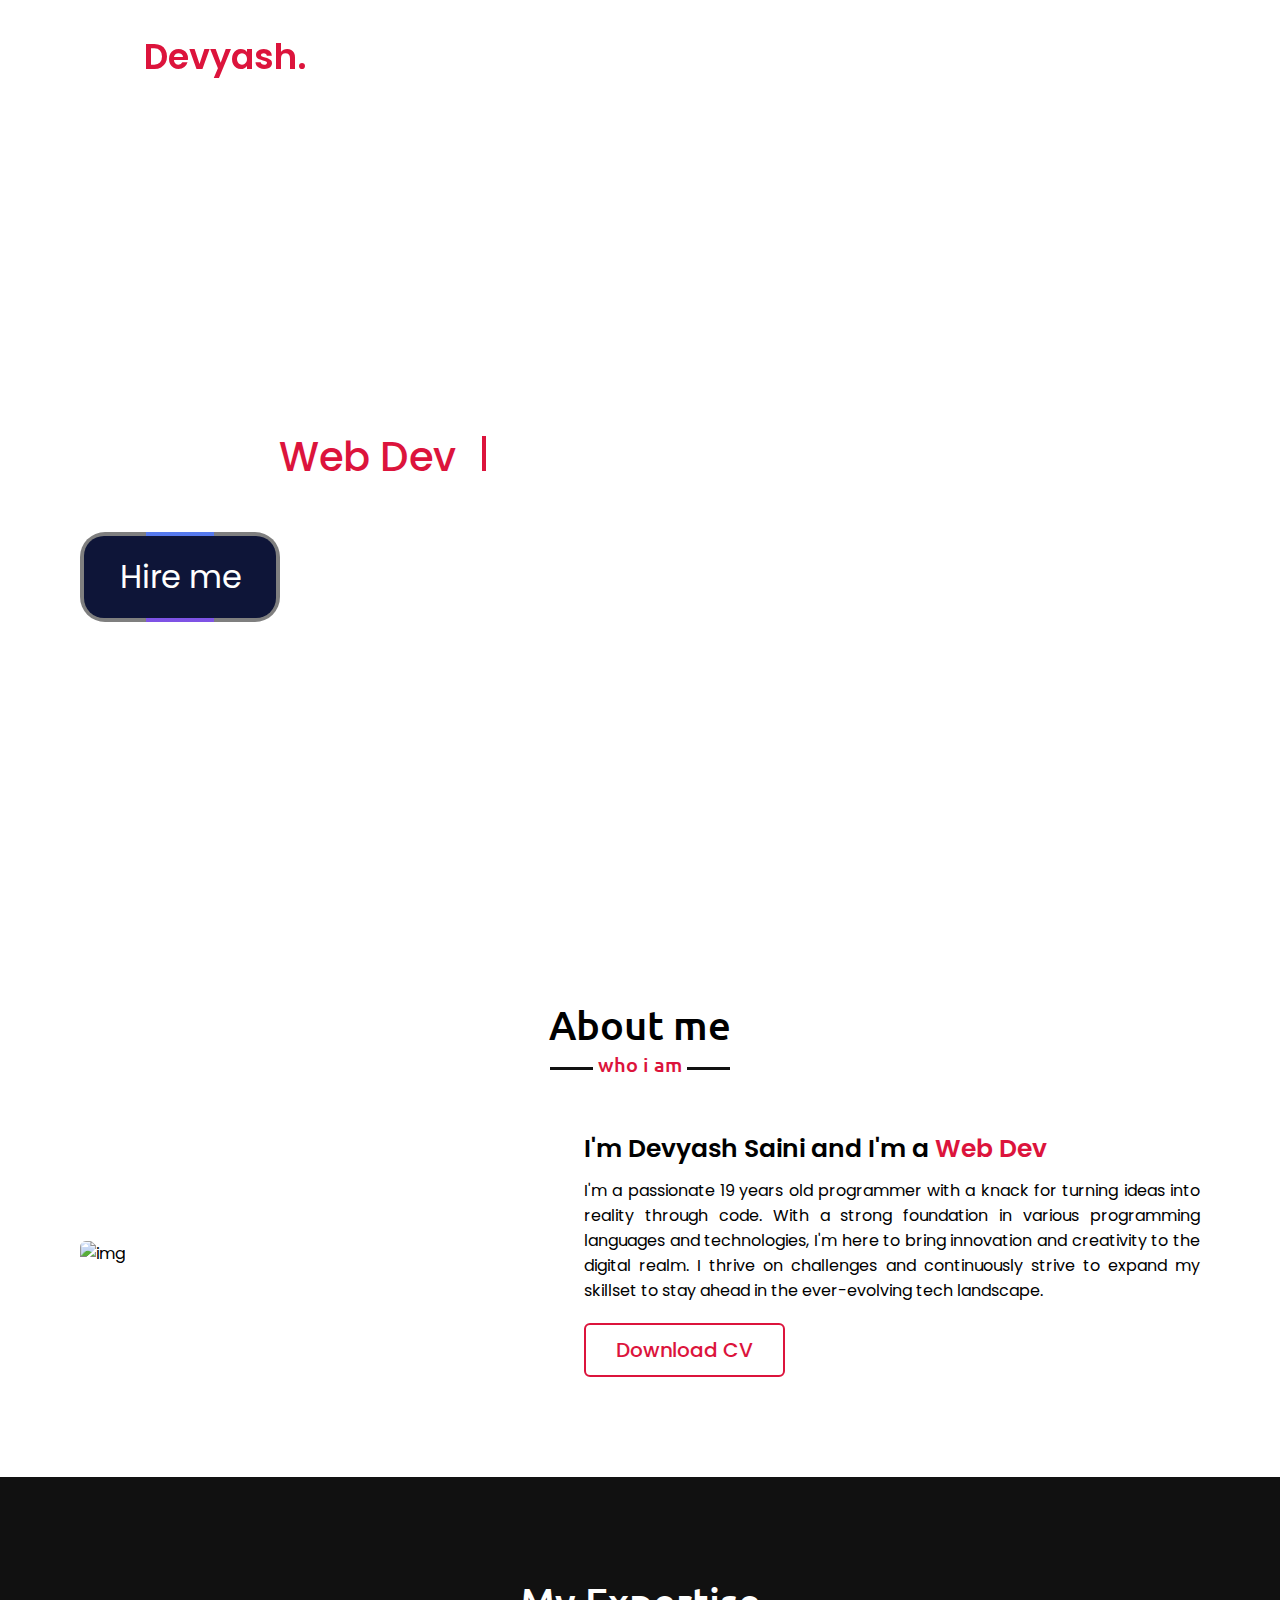
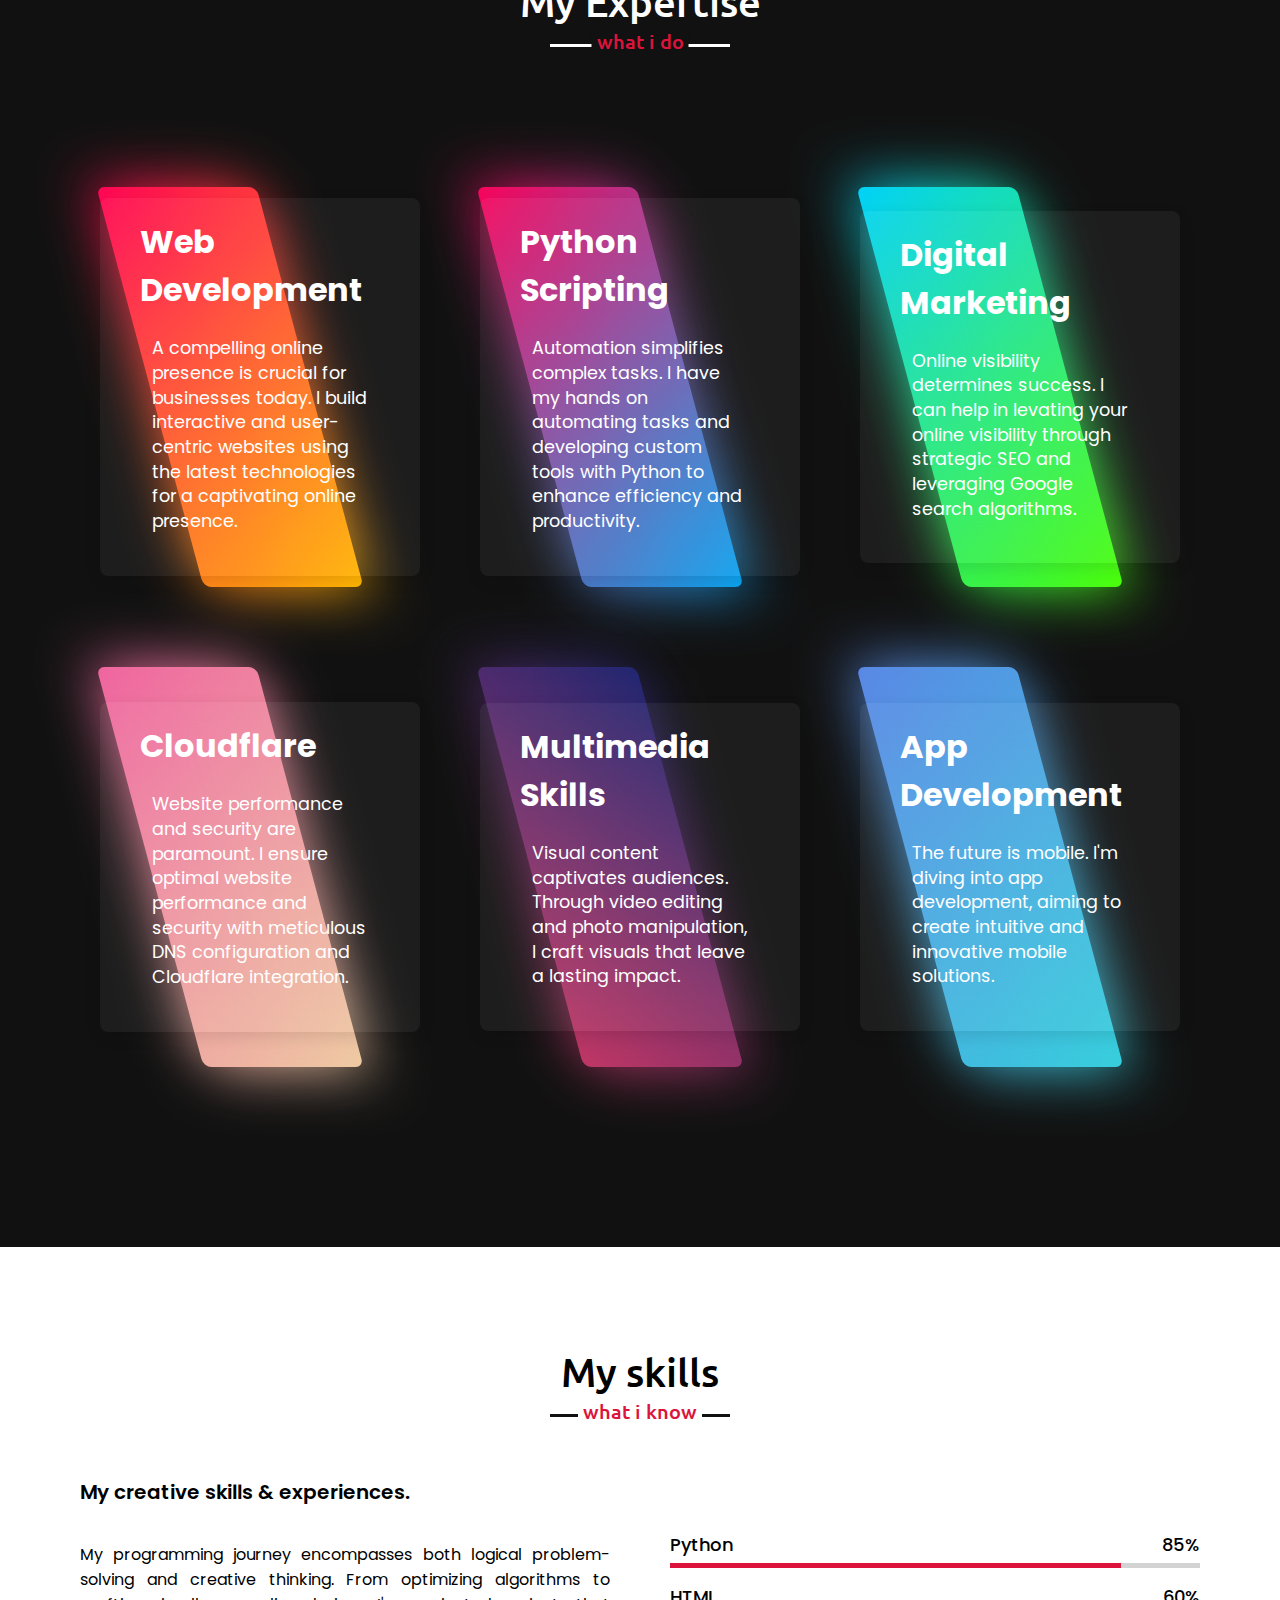
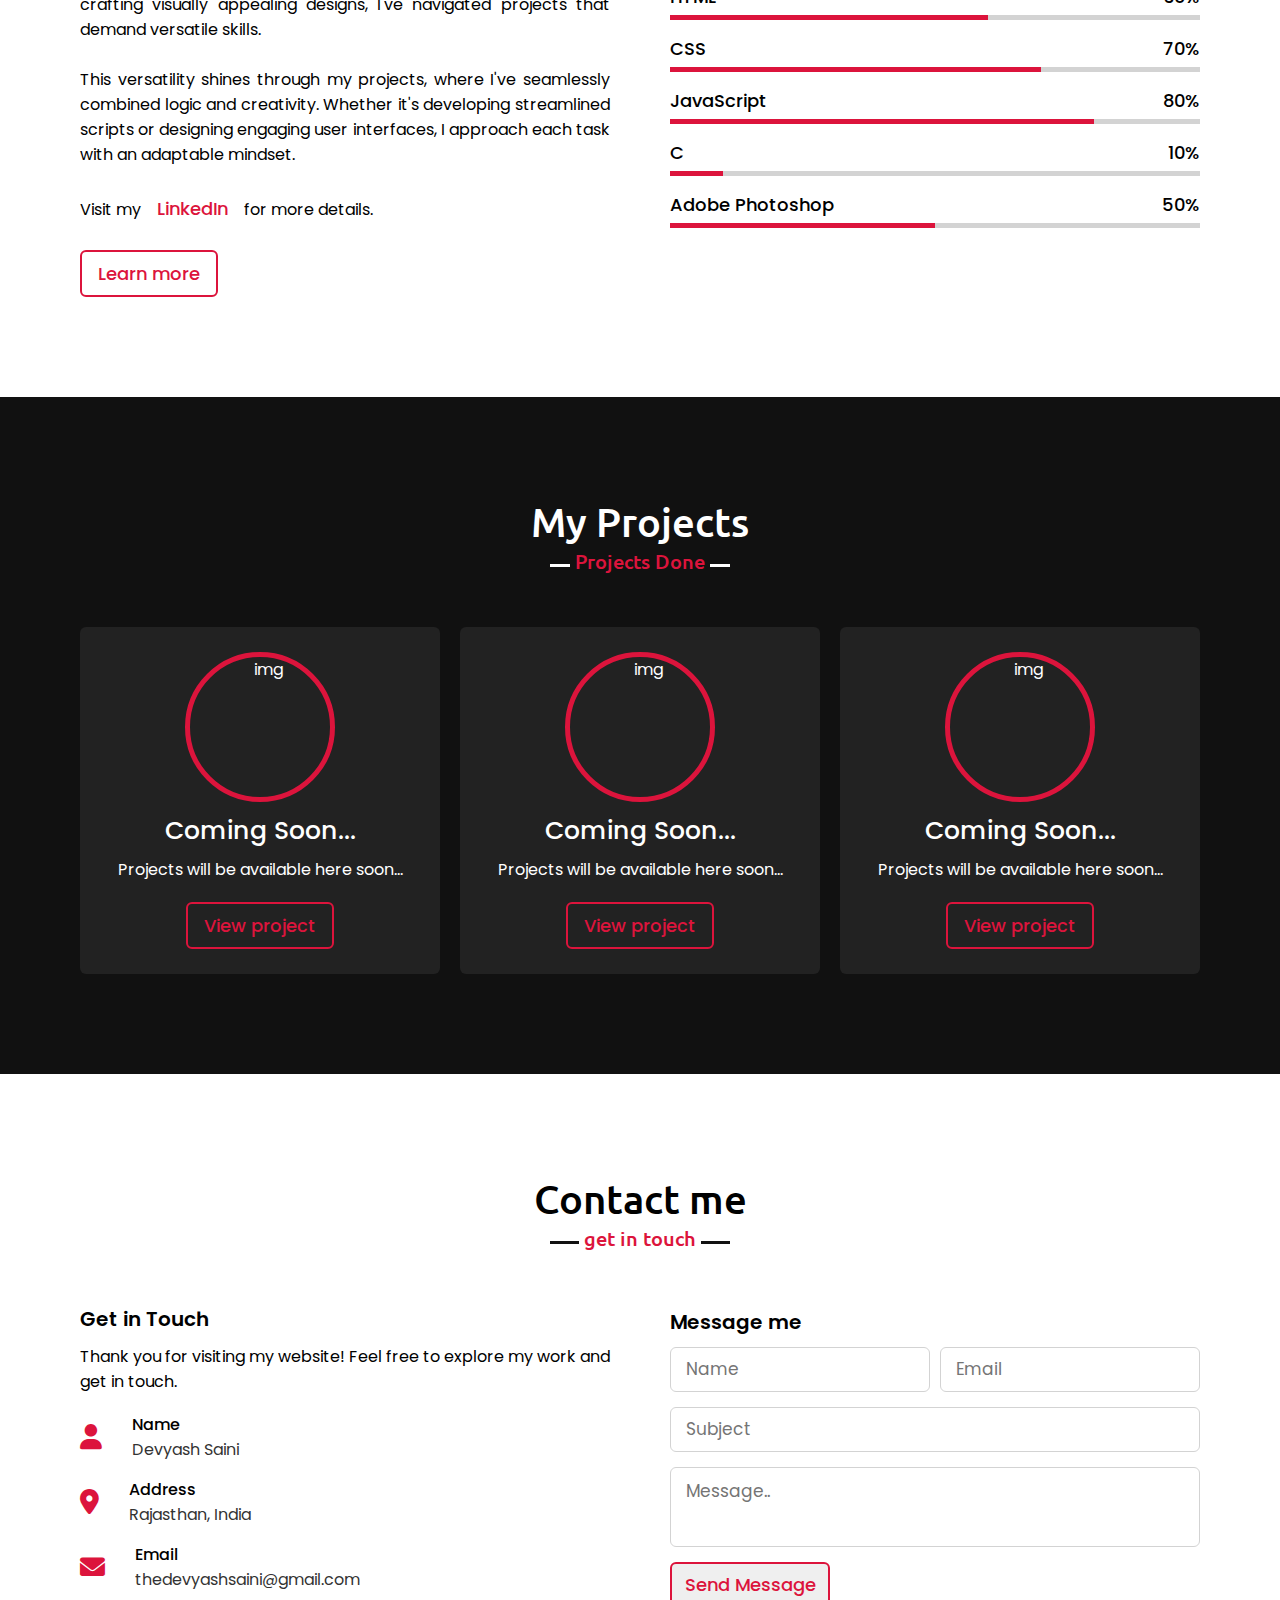
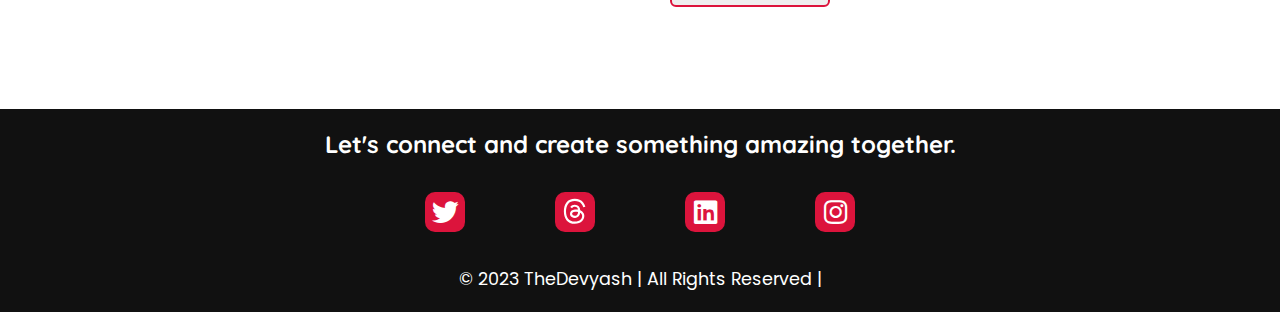
==== index.html @ 9427a731 "complete" ====
<!DOCTYPE html>
<html>
<head>
  <meta name="google-site-verification" content="n3_htcL7NEiWi68a97z0eNsguNmHQHkxp4MQ1Lk3nZY" />
  <meta charset="utf-8">
  <meta name="viewport" content="width=device-width">
  <meta name="robots" content= "nofollow">
  <title>TheDevyash || Portfolio</title>
  <meta name="author" content="John Doe">
  <script src="https://www.google.com/recaptcha/api.js" async defer></script>
  <link href="style.css" rel="stylesheet" type="text/css" />
  <script src="https://code.jquery.com/jquery-3.5.1.min.js"></script>
  <script src="https://cdnjs.cloudflare.com/ajax/libs/typed.js/2.0.11/typed.min.js"></script>
  <script src="https://cdnjs.cloudflare.com/ajax/libs/waypoints/4.0.1/jquery.waypoints.min.js"></script>
  <script src="https://cdnjs.cloudflare.com/ajax/libs/OwlCarousel2/2.3.4/owl.carousel.min.js"></script>
  <link rel="stylesheet" href="https://cdnjs.cloudflare.com/ajax/libs/font-awesome/5.15.3/css/all.min.css" />
  <link rel="stylesheet" href="https://cdnjs.cloudflare.com/ajax/libs/OwlCarousel2/2.3.4/assets/owl.carousel.min.css" />
  <link rel="stylesheet" href="https://cdnjs.cloudflare.com/ajax/libs/font-awesome/6.0.0/css/all.min.css"
    integrity="sha512-9usAa10IRO0HhonpyAIVpjrylPvoDwiPUiKdWk5t3PyolY1cOd4DSE0Ga+ri4AuTroPR5aQvXU9xC6qOPnzFeg=="
    crossorigin="anonymous" referrerpolicy="no-referrer">
  <meta property="og:url" content="thedevyashsaini.github.io">
  <meta property="og:type" content="website">
  <meta property="og:title" content="Devyash Saini">
  <meta property="og:description" content="The Devyash Saini Portfolio Website...">
  <meta property="og:image" content="https://i.ibb.co/QQChBgG/image.png">
  <!-- <meta property="og:image:width" content="1080"> -->
  <meta name="keywords" content="devyash, devyash saini, thedevyash, thedevyashsaini, the devyash, the devyash saini, Devyash Saini, web development, web design, portfolio, website, education, skills, expertise, experience, work history, achievements, qualifications, training, certifications, projects, design philosophy, coding practices, software development techniques, web development tools, design inspiration, web development process, design approach, coding standards, programming languages, web design trends, web development solutions, client testimonials, success stories, website design, website development, website maintenance, website optimization, website customization, website redesign, website updates, website hosting, website security">
  <link rel="apple-touch-icon" sizes="180x180" href="/apple-touch-icon.png">
  <link rel="icon" type="image/png" sizes="32x32" href="/favicon-32x32.png">
  <link rel="icon" type="image/png" sizes="16x16" href="/favicon-16x16.png">
  <link rel="manifest" href="/site.webmanifest">
  <style>
   .grecaptcha-badge {
      width: 70px !important;
      overflow: hidden !important;
      transition: all 0.3s ease !important;
      left: 0 !important;
      z-index: -1;
    }
  
    .grecaptcha-badge:hover {
      width: 256px !important;
    }
  </style>
</head>

<body>
  <script>
    function getCookieValue(cookieName) {
      const cookies = document.cookie.split("; ");
      for (const cookie of cookies) {
        const [name, value] = cookie.split("=");
        if (name === cookieName) {
          return value;
        }
      }
      return false; // Cookie not found
    }

    if(window.innerWidth <= 565 && getCookieValue("mobileVisitedd") !== "true") {
      const farFuture = new Date("2100-12-31");
      document.cookie = `mobileVisitedd=true; expires=${farFuture.toUTCString()}`;
      window.location = "/m/?redirectBack";
    }
  </script>
  <div id="gradiant" hidden></div>
  <div id="preogressbar" hidden></div>

  <!-- pre loader  -->
  <div id="preloader"></div>
  <nav class="navbar">
    <div class="max-width">
      <div class="logo"><a href="#">The<span>Devyash.</span></a></div>
      <ul class="menu" style="z-index:999;">
        <li><a href="#home" onclick="moveElem(this)" class="menu-btn">Home</a></li>
        <li><a href="#about" onclick="moveElem(this)" class="menu-btn">About</a></li>
        <li><a href="#expertise" onclick="moveElem(this)" class="menu-btn">Expertise</a></li>
        <li><a href="#skills" onclick="moveElem(this)" class="menu-btn">Skills</a></li>
        <li><a href="#projects" onclick="moveElem(this)" class="menu-btn">Projects</a></li>
        <li><a href="#contact" onclick="moveElem(this)" class="menu-btn">Contact</a></li>
        <div class="bar">
      </ul>
      <div class="menu-btn">
        <i class="fas fa-bars"></i>
      </div>
    </div>
  </nav>

  <!-- home section start -->
  <section class="home" id="home">
    <div class="max-width">
      <div class="home-content">
        <div class="text-1">Hello, my name is</div>
        <div class="text-2">Devyash Saini</div>
        <div class="text-3">And I'm a <span class="typing"></span>
          <div class="cursor"></div>
        </div>
        <div class="classbox">
          <a href="#contact">Hire me</a>
        </div>
      </div>
    </div>
  </section>

  <!-- about section start -->
  <section class="about" id="about">
    <div class="max-width">
      <h2 class="title">About me</h2>
      <div class="about-content">
        <div class="column left">
          <img src="https://i.ibb.co/QQChBgG/image.png" alt="img">
        </div>
        <div class="column right">
          <div class="text">I'm Devyash Saini and I'm a <span class="typing-2"></span></div>
          <p> I'm a passionate 19 years old programmer with a knack for turning ideas into reality through code. With a
            strong foundation in various programming languages and technologies, I'm here to bring innovation and
            creativity to the digital realm. I thrive on challenges and continuously strive to expand my skillset to
            stay ahead in the ever-evolving tech landscape.

          </p>
          <a href="#about" UseThis='download="#"' onclick="alert('Resume will be available soon...');">Download CV</a>
        </div>
      </div>
    </div>
  </section>

  <!-- services section start -->
  <section class="services" id="expertise">
    <div class="max-width">
      <h2 class="title">My Expertise</h2>
      <div class="serv-content">
      </div>
    </div>
    <div class="container">
      <div class="box">
        <span id="first"> </span>
        <div class="content">
          <h2>Web Development</h2>
          <p>A compelling online presence is crucial for businesses today. I build interactive and user-centric websites
            using the latest technologies for a captivating online presence.</p>
        </div>
      </div>
      <div class="box">
        <span id="second"></span>
        <div class="content">
          <h2>Python Scripting</h2>
          <p>Automation simplifies complex tasks. I have my hands on automating tasks and developing custom tools with
            Python to enhance efficiency and productivity.</p>
        </div>
      </div>
      <div class="box">
        <span id="third"></span>
        <div class="content">
          <h2>Digital Marketing</h2>
          <p>Online visibility determines success. I can help in levating your online visibility through strategic SEO
            and leveraging Google search algorithms.</p>
        </div>
      </div>
      <div class="box">
        <span id="fourth"></span>
        <div class="content">
          <h2>Cloudflare</h2>
          <p>Website performance and security are paramount. I ensure optimal website performance and security with
            meticulous DNS configuration and Cloudflare integration.</p>
        </div>
      </div>
      <div class="box">
        <span id="fifth"></span>
        <div class="content">
          <h2>Multimedia Skills</h2>
          <p>Visual content captivates audiences. Through video editing and photo manipulation, I craft visuals that
            leave a lasting impact.</p>
        </div>
      </div>
      <div class="box">
        <span id="sixth"></span>
        <div class="content">
          <h2>App Development</h2>
          <p>The future is mobile. I'm diving into app development, aiming to create intuitive and innovative mobile
            solutions.</p>
        </div>
      </div>
    </div>
  </section>

  <!-- skills section start -->
  <section class="skills" id="skills">
    <div class="max-width">
      <h2 class="title">My skills</h2>
      <div class="skills-content">
        <div class="column left">
          <div class="text">My creative skills & experiences.</div>
          <p><br>My programming journey encompasses both logical problem-solving and creative thinking. From optimizing
            algorithms to crafting visually appealing designs, I've navigated projects that demand versatile skills.
            <br><br>
            This versatility shines through my projects, where I've seamlessly combined logic and creativity. Whether
            it's developing streamlined scripts or designing engaging user interfaces, I approach each task with an
            adaptable mindset.
            <br>
            Visit my<a href="https://in.linkedin.com/in/TheDevyashSaini" target="-blank" id="link">LinkedIn</a>for more
            details.

          </p>
          <a href="#contact">Learn more</a>
        </div>
        <div class="column right">
          <div class="bars">
            <div class="info">
              <span>Python</span>
              <span>85%</span>
            </div>
            <div class="line python"></div>
          </div>
          <div class="bars">
            <div class="info">
              <span>HTML</span>
              <span>60%</span>
            </div>
            <div class="line html"></div>
          </div>
          <div class="bars">
            <div class="info">
              <span>CSS</span>
              <span>70%</span>
            </div>
            <div class="line css"></div>
          </div>
          <div class="bars">
            <div class="info">
              <span>JavaScript</span>
              <span>80%</span>
            </div>
            <div class="line js"></div>
          </div>
          <div class="bars">
            <div class="info">
              <span>C</span>
              <span>10%</span>
            </div>
            <div class="line C"></div>
          </div>
          <div class="bars">
            <div class="info">
              <span>Adobe Photoshop</span>
              <span>50%</span>
            </div>
            <div class="line photoshop"></div>
          </div>
        </div>
      </div>
    </div>
  </section>

  <!-- project section start -->
  <section class="teams" id="projects">
    <div class="max-width">
      <h2 class="title">My Projects</h2>
      <div class="carousel owl-carousel">
        <!-- <div class="card">
          <div class="box">
            <img src="https://i.ibb.co/v1K9Y7Y/image-1.png" alt="img">
            <div class="text">Sudoku Solver</div>
            <p>My first logic based project which completes sudoku puzzle.</p>
            <a href="https://thedevyashsaini.github.io/projects/sudoku" class="project" target="_blank">View Project</a>
          </div>
        </div> -->
        <!-- NEW_PROJECT_PLACEHOLDER -->
        <div class="card">
          <div class="box">
            <img src="https://i.ibb.co/1M2G3hV/ezgif-5-1f7e1e81f8.jpg" alt="img">
            <div class="text">Coming Soon...</div>
            <p>Projects will be available here soon...</p>
            <a href="#projects" class="project" target="_blank">View project</a>
          </div>
        </div>
      </div>
    </div>
  </section>

  <!-- contact section start -->
  <section class="contact" id="contact">
    <div class="max-width">
      <h2 class="title">Contact me</h2>
      <div class="contact-content">
        <div class="column left">
          <div class="text">Get in Touch</div>
          <p>Thank you for visiting my website! Feel free to explore my work and get in touch.</p>
          <div class="icons">
            <div class="row">
              <i class="fas fa-user"></i>
              <div class="info">
                <div class="head">Name</div>
                <div class="sub-title">Devyash Saini</div>
              </div>
            </div>
            <div class="row">
              <i class="fas fa-map-marker-alt"></i>
              <div class="info">
                <div class="head">Address</div>
                <div class="sub-title">Rajasthan, India</div>
              </div>
            </div>
            <div class="row">
              <i class="fas fa-envelope"></i>
              <div class="info">
                <div class="head">Email</div>
                <div class="sub-title">thedevyashsaini@gmail.com</div>
              </div>
            </div>
          </div>
        </div>
        <div class="column right">
          <div class="text">Message me</div>
          <form action="https://formspree.io/f/myyqebgv" id="contactForm" method="POST">
            <div class="fields">
              <div class="field name">
                <input type="text" placeholder="Name" name="name">
              </div>
              <div class="field email">
                <input type="email" placeholder="Email" name="email">
              </div>
            </div>
            <div class="field">
              <input type="text" placeholder="Subject" name="subject">
            </div>
            <div class="field textarea">
              <textarea cols="30" rows="10" placeholder="Message.." name="message"></textarea>
            </div>
            <div class="text" id="formErr" style="color:crimson;font-size:15px;text-align:center;"></div>
            <div class="button-area">
              <button class="g-recaptcha" id="captchaBtn" data-sitekey="6LfKWaUnAAAAAJjemp4YsEUe5UAKYEvc5TdiCW_H" data-callback="onSubmit">Send Message</button>
            </div>
          </form>
        </div>

      </div>
    </div>
  </section>

  <div class="scroll-up-btn"><i class="fa fa-arrow-up" aria-hidden="true"></i></div>

  <!-- footer section start -->

  <footer>
    <h2>Let's connect and create something amazing together.</h2>
    <ul id="media">
      <!-- Twitter  -->
      <li style="--clr:#4506f0;">
        <a href="https://twitter.com/TheDevyashSaini" target="-blank"><i class="fa-brands fa-twitter"
            style="width: 40px; height: 40px; line-height: 40px; text-align: center; background-color: #dc143c; border-radius: 10px; color: #fff; font-size: smaller;"></i></a>
      </li>
      <!-- threads  -->
      <li style="--clr:#0011ff;">
        <a href="https://www.threads.net/@thedevyashsaini" target="-blank"><i class="fa-brands fa-threads"
            style="width: 40px; height: 40px; line-height: 40px; text-align: center; background-color: #dc143c; border-radius: 10px; color: #fff; font-size: smaller;"><svg xmlns="http://www.w3.org/2000/svg" height="1em" viewBox="0 0 448 512" style="transform: translateY(3px);"><!--! Font Awesome Free 6.4.2 by @fontawesome - https://fontawesome.com License - https://fontawesome.com/license (Commercial License) Copyright 2023 Fonticons, Inc. --><style>svg{fill:#ffffff}</style><path d="M331.5 235.7c2.2 .9 4.2 1.9 6.3 2.8c29.2 14.1 50.6 35.2 61.8 61.4c15.7 36.5 17.2 95.8-30.3 143.2c-36.2 36.2-80.3 52.5-142.6 53h-.3c-70.2-.5-124.1-24.1-160.4-70.2c-32.3-41-48.9-98.1-49.5-169.6V256v-.2C17 184.3 33.6 127.2 65.9 86.2C102.2 40.1 156.2 16.5 226.4 16h.3c70.3 .5 124.9 24 162.3 69.9c18.4 22.7 32 50 40.6 81.7l-40.4 10.8c-7.1-25.8-17.8-47.8-32.2-65.4c-29.2-35.8-73-54.2-130.5-54.6c-57 .5-100.1 18.8-128.2 54.4C72.1 146.1 58.5 194.3 58 256c.5 61.7 14.1 109.9 40.3 143.3c28 35.6 71.2 53.9 128.2 54.4c51.4-.4 85.4-12.6 113.7-40.9c32.3-32.2 31.7-71.8 21.4-95.9c-6.1-14.2-17.1-26-31.9-34.9c-3.7 26.9-11.8 48.3-24.7 64.8c-17.1 21.8-41.4 33.6-72.7 35.3c-23.6 1.3-46.3-4.4-63.9-16c-20.8-13.8-33-34.8-34.3-59.3c-2.5-48.3 35.7-83 95.2-86.4c21.1-1.2 40.9-.3 59.2 2.8c-2.4-14.8-7.3-26.6-14.6-35.2c-10-11.7-25.6-17.7-46.2-17.8H227c-16.6 0-39 4.6-53.3 26.3l-34.4-23.6c19.2-29.1 50.3-45.1 87.8-45.1h.8c62.6 .4 99.9 39.5 103.7 107.7l-.2 .2zm-156 68.8c1.3 25.1 28.4 36.8 54.6 35.3c25.6-1.4 54.6-11.4 59.5-73.2c-13.2-2.9-27.8-4.4-43.4-4.4c-4.8 0-9.6 .1-14.4 .4c-42.9 2.4-57.2 23.2-56.2 41.8l-.1 .1z"></path></svg></i>
        </a>
      </li>
      <!-- linkedin  -->
      <li style="--clr:#ff0000;">
        <a href="https://in.linkedin.com/in/TheDevyashSaini" target="-blank"><i class="fa-brands fa-linkedin"
            style="width: 40px; height: 40px; line-height: 40px; text-align: center; background-color: #dc143c; border-radius: 10px; color: #fff; font-size: smaller;"></i></a>
      </li>
      <!-- Instagram  -->
      <li style="--clr:#e73f0c;">
        <a href="https://www.instagram.com/TheDevyashSaini" target="-blank"><i class="fa-brands fa-instagram"
            style="width: 40px; height: 40px; line-height: 40px; text-align: center; background-color: #dc143c; border-radius: 10px; color: #fff; font-size: smaller;"></i></a>
      </li>
    </ul>

    <p>&copy; 2023 <a href="/" target="_blank">TheDevyash</a> | All Rights Reserved |</p>
  </footer>

  <script type="module" src="https://unpkg.com/ionicons@5.5.2/dist/ionicons/ionicons.esm.js"></script>
  <script nomodule src="https://unpkg.com/ionicons@5.5.2/dist/ionicons/ionicons.js"></script>
  <script src="script.js"></script>
  <script src="script2.js"></script>
</body>

</html>
---- style.css ----
@import url(https://fonts.googleapis.com/css2?family=Poppins:wght@400;500;600;700&family=Ubuntu:wght@400;500;700&family=Quicksand:wght@400;500;600;700&display=swap);section .title::after,section .title::before{left:50%;transform:translateX(-50%);position:absolute}*,.about,.contact,.services,.skills,.teams,footer{font-family:Poppins,sans-serif}.owl-dots,.scroll-up-btn,footer h2,footer p,section .title{text-align:center}#media li a,footer p a{text-decoration:none;transition:.5s ease-in-out}#gradiant,#preloader,#preogressbar,.navbar,.scroll-up-btn{position:fixed}*{margin:0;padding:0;box-sizing:border-box;text-decoration:none;-webkit-tap-highlight-color:transparent}.scrollLock{overflow-y:hidden}html{scroll-behavior:smooth}body{overflow-x:hidden}::-webkit-scrollbar{width:10px}::-webkit-scrollbar-track{background:#f1f1f1}::-webkit-scrollbar-thumb{background:#888}::-webkit-scrollbar-thumb:hover{background:#555}section{padding:100px 0}.max-width{max-width:1300px;padding:0 80px;margin:auto}.home,.navbar,section .title{font-family:Ubuntu,sans-serif}.about .about-content,.contact .contact-content,.services .serv-content,.skills .skills-content{display:flex;flex-wrap:wrap;align-items:center;justify-content:space-between}section .title{position:relative;font-size:40px;font-weight:500;margin-bottom:60px;padding-bottom:20px}section .title::before{content:"";bottom:0;width:180px;height:3px;background:#111}section .title::after{bottom:-8px;font-size:20px;color:#dc143c;padding:0 5px;background:#fff}.navbar{width:100%;z-index:999;padding:30px 0;transition:.3s}.navbar.sticky{padding:15px 0;background:#dc143c}.navbar .max-width{display:flex;align-items:center;justify-content:space-between}.classbox,.container{justify-content:center;cursor:pointer}.navbar .logo a{color:#fff;font-size:35px;font-weight:600;cursor:pointer}.navbar .logo a span{color:#dc143c;transition:.3s}.navbar.sticky .logo a span{color:#fff}.navbar .menu li{list-style:none;display:inline-block}.navbar .menu li a{display:block;color:#fff;font-size:18px;font-weight:500;margin-left:25px;transition:color .3s}.navbar .menu li a:hover{color:#dc143c;cursor:pointer}.navbar.sticky .menu li a:hover{color:#fff;cursor:pointer}.menu-btn{color:#fff;font-size:23px;cursor:pointer;display:none}.scroll-up-btn{height:60px;width:55px;background:#dc143c;right:30px;bottom:10px;line-height:60px;color:#fff;z-index:9999;font-size:30px;border-radius:6px;border-bottom-width:2px;cursor:pointer;opacity:0;pointer-events:none;transition:.3s}.scroll-up-btn.show{bottom:30px;opacity:1;pointer-events:auto}.scroll-up-btn:hover{filter:brightness(90%)}.home{display:flex;background:url("https://images.pexels.com/photos/4360449/pexels-photo-4360449.jpeg?auto=compress&cs=tinysrgb&w=1260&h=750&dpr=2") center/cover no-repeat fixed;height:100vh;color:#fff;min-height:500px}.home .max-width{width:100%;display:flex}.home .max-width .row{margin-right:0}.home .home-content .text-1{font-size:20px}.home .home-content .text-2{font-size:75px;font-weight:600;margin-left:-3px}.home .home-content .text-3{font-size:40px;margin:5px 0}.home .home-content .text-3 span{color:#dc143c;font-weight:500}.classbox{position:relative;width:200px;height:90px;display:flex;align-items:center;background:rgba(0,0,0,.5);overflow:hidden;border-radius:25px;margin-top:45px}.classbox::before{content:'';position:absolute;width:68px;height:500%;border-radius:0;background:linear-gradient(#0cf,#d400d4);animation:4s linear infinite animate-rotate}.classbox::after{content:'';position:absolute;inset:4px;background:#0e1538;border-radius:20px}@keyframes animate-rotate{0%{transform:rotate(0)}100%{transform:rotate(360deg)}}.classbox a{text-decoration:none;color:#fff;font-size:2em;z-index:10;cursor:pointer}.about .title::after{content:"who i am"}.about .about-content .left{width:45%}.about .about-content .left img{height:400px;width:400px;object-fit:cover;border-radius:6px}.about .about-content .right{width:55%}.about .about-content .right .text{font-size:25px;font-weight:600;margin-bottom:10px}.about .about-content .right .text span{color:#dc143c}.about .about-content .right p,.contact .contact-content .left p,.skills .skills-content .left p{text-align:justify}.about .about-content .right a{display:inline-block;color:#dc143c;font-size:20px;font-weight:500;padding:10px 30px;margin-top:20px;border-radius:6px;border:2px solid #dc143c;transition:.3s ease-in-out}.about .about-content .right a:hover,.right form .button-area button:hover,.skills .skills-content .left a:hover,.teams .carousel .card .box .project:hover{color:#fff;background:#dc143c}.services,.teams{color:#fff;background:#111}.services .title::before,.teams .title::before{background:#fff}.services .title::after,.teams .title::after{background:#111;content:"what i do"}.container .box::after,.container .box::before{content:'';position:absolute;width:50%;height:100%;transform:skewX(15deg);border-radius:8px;transition:.5s;left:50px;top:0;background:#fff}.container{display:flex;align-items:center;flex-wrap:wrap;padding:40px 0;background:#111}.container .box{position:relative;width:320px;height:400px;display:flex;justify-content:center;align-items:center;margin:40px 30px;transition:.5s}.container .box::after{filter:blur(30px)}#media,#media li,#media li a,.container .box .content,footer{position:relative}.container .box:hover:after,.container .box:hover:before{transform:skewX(0);left:20px;width:calc(100% - 90px)}.container .box:first-child:after,.container .box:first-child:before{background:linear-gradient(315deg,#ffbc00,#ff0058)}.container .box:nth-child(2):after,.container .box:nth-child(2):before{background:linear-gradient(315deg,#03a9f4,#ff0058)}.container .box:nth-child(3):after,.container .box:nth-child(3):before{background:linear-gradient(315deg,#4dff03,#00d0ff)}.container .box:nth-child(4):after,.container .box:nth-child(4):before{background:linear-gradient(315deg,#eecda3,#ef629f)}.container .box:nth-child(5):after,.container .box:nth-child(5):before{background:linear-gradient(-315deg,#c33764,#1d2671)}.container .box:nth-child(6):after,.container .box:nth-child(6):before{background:linear-gradient(315deg,#36d1dc,#5b86e5)}.container .box .content{left:0;padding:20px 40px;background:rgba(255,255,255,.05);box-shadow:0 5px 15px rgba(0,0,0,.1);border-radius:8px;backdrop-filter:blur(10ox);z-index:1;transition:.5s;color:#fff}.container .box:hover .content{left:-25px;padding:60px 40px}.container .box .content h2{font-size:2em;color:#fff;margin-bottom:10px}.container .box .content p{font-size:1.1em;margin-bottom:10px;line-height:1.4em;padding:12px}.container .box .content a{display:inline-block;font-size:1.1em;color:#111;background:#fff;padding:10px;border-radius:4px;text-decoration:none;font-weight:700;margin-top:5px}.container .box span::after,.container .box span::before{border-radius:8px;background:rgba(255,255,255,.1);backdrop-filter:blur(10px);opacity:0;box-shadow:0 5px 15px #000;width:100%;height:100%;transition:.5s;content:'';position:absolute}.container .box span{display:block;position:absolute;top:0;left:0;right:0;bottom:0;z-index:50;pointer-events:none}.container .box span::before{top:0;left:0;animation:2s ease-in-out infinite animate}.container .box:hover #first::before{top:-50px;left:50px;width:100px;height:100px;opacity:1;background-position:center;filter:invert(100%)}.container .box:hover #fifth::before,.container .box:hover #fourth::before,.container .box:hover #second::before,.container .box:hover #sixth::before,.container .box:hover #third::before{top:-50px;left:50px;width:100px;height:100px;opacity:1;background-size:100px;background-position:center;filter:invert(100%)}.container .box span::after{bottom:0;right:0;animation:2s ease-in-out -1s infinite animate}.container .box:hover #fifth::after,.container .box:hover #first::after,.container .box:hover #fourth::after,.container .box:hover #second::after,.container .box:hover #sixth::after,.container .box:hover #third::after{bottom:-50px;right:50px;width:100px;height:100px;opacity:1;background-size:100px;background-position:center}@keyframes animate{0%,100%{transform:translateY(10px)}50%{transform:translateY(-10px)}}.skills .title::after{content:"what i know"}.contact .contact-content .column,.skills .skills-content .column{width:calc(50% - 30px)}.contact .contact-content .text,.skills .skills-content .left .text{font-size:20px;font-weight:600;margin-bottom:10px}.skills .skills-content .left a,.teams .carousel .card .box .project{display:inline-block;color:#dc143c;font-size:18px;font-weight:500;padding:8px 16px;margin-top:20px;border-radius:6px;border:2px solid #dc143c;transition:.3s ease-in-out}.skills .skills-content .left p #link{border:none;text-decoration:none;color:#dc143c}.skills .skills-content .left p #link:hover{color:#dc143c;text-decoration:underline;background:0 0}.skills .skills-content .right .bars{margin-bottom:15px}.skills .skills-content .right .info{display:flex;margin-bottom:5px;align-items:center;justify-content:space-between}.skills .skills-content .right span{font-weight:500;font-size:18px}.skills .skills-content .right .line{height:5px;width:100%;background:#d3d3d3;position:relative}.skills .skills-content .right .line::before{content:"";position:absolute;height:100%;left:0;top:0;background:#dc143c}.skills-content .right .html::before{width:60%}.skills-content .right .css::before{width:70%}.skills-content .right .js::before{width:80%}.skills-content .right .python::before{width:85%}.skills-content .right .C::before{width:10%}.skills-content .right .photoshop::before{width:50%}.teams .title::after{content:"Projects Done"}.teams .carousel .card{background:#222;border-radius:6px;padding:25px 35px;text-align:center;overflow:hidden;transition:.3s}.teams .carousel .card .box{display:flex;flex-direction:column;align-items:center;justify-content:center;transition:.3s}.teams .carousel .card .text{font-size:25px;font-weight:500;margin:10px 0 7px}.teams .carousel .card img{height:150px;width:150px;object-fit:cover;border-radius:50%;border:5px solid #dc143c;transition:.3s}.teams .carousel .card:hover img{border-color:#fff}.owl-dots{margin-top:20px}.owl-dot{height:13px;width:13px;margin:0 5px;outline:0!important;border-radius:50%;border:2px solid #dc143c!important;transition:.3s}.owl-dot.active{width:35px;border-radius:14px}.owl-dot.active,.owl-dot:hover{background:#dc143c!important}input,textarea{caret-color:red}.contact .title::after{content:"get in touch"}.contact .contact-content .left .icons{margin:10px 0}.contact .contact-content .row{display:flex;height:65px;align-items:center}.contact .contact-content .row .info{margin-left:30px}.contact .contact-content .row i{font-size:25px;color:#dc143c}.contact .contact-content .info .head{font-weight:500}.contact .contact-content .info .sub-title{color:#333}.contact .right form .fields{display:flex}.contact .right form .field,.contact .right form .fields .field{height:45px;width:100%;margin-bottom:15px}.contact .right form .textarea{height:80px;width:100%}.contact .right form .name{margin-right:10px}.contact .right form .field input,.contact .right form .textarea textarea{height:100%;width:100%;border:1px solid #d3d3d3;border-radius:6px;outline:0;padding:0 15px;font-size:17px;font-family:Poppins,sans-serif;transition:.3s}.contact .right form .field input:focus,.contact .right form .textarea textarea:focus{border-color:#b3b3b3}.contact .right form .textarea textarea{padding-top:10px;resize:none}.contact .right form .button-area{display:flex;align-items:center}.right form .button-area button{color:#dc143c;display:block;width:160px!important;height:45px;outline:0;font-size:18px;font-weight:500;border-radius:6px;cursor:pointer;flex-wrap:nowrap;border:2px solid #dc143c;transition:.3s ease-in-out}footer{width:100%;background:#111;min-height:100px;padding:20px 50px;display:flex;align-items:center;justify-content:center;flex-direction:column}footer h2{margin-bottom:12px;color:#fff;font-family:Quicksand}#media{display:flex;gap:50px}#media li{list-style:none;width:80px;height:80px;display:flex;justify-content:center;align-items:center;cursor:pointer;transition:.5s}#media li a{color:var(--clr);z-index:10;font-size:2em}#media li:hover{z-index:100000;transform:scale(.75);transform:translateY(-10px)}#media li::before{content:'';position:absolute;inset:30px;box-shadow:0 0 0 10px var(--clr),0 0 0 20px var(--bg),0 0 0 22px var(--clr);transition:.5s}#media li:hover::before{inset:0px}#media li::after{content:'';position:absolute;inset:0;background:var(--bg);transform:rotate(45deg)}footer p{color:#fff;margin-top:15px;font-size:1.1em}footer p a{color:#fff;font-size:1em}footer p a:hover{text-decoration:underline;color:#eee;font-size:1.2em;transform:rotateX(10px)}footer .wave{position:absolute;top:-100px;left:0;width:100%;height:100px;background:url("https://ftl.deekshith.eu.org/354310/None?hash=AgADY7") 0 0/1000px 100px}footer .wave#wave1{z-index:1000;opacity:1;bottom:0;animation:4s linear infinite animatewave}footer .wave#wave2{z-index:999;opacity:.5;bottom:10px;animation:4s linear infinite animatewave_02}footer .wave#wave3{z-index:1000;opacity:.2;bottom:15px;animation:3s linear infinite animatewave}footer .wave#wave4{z-index:999;opacity:.7;bottom:20px;animation:3s linear infinite animatewave_02}@keyframes animatewave{0%{background-position-x:1000px}100%{background-position-x:0px}}@keyframes animatewave_02{0%{background-position-x:0px}100%{background-position-x:1000px}}.bar{content:"";display:block;z-index:1;background:#fff0;height:50px;width:11%;position:absolute;bottom:0;top:0;margin:auto;border-radius:10px;opacity:.15;left:60%;transition:1s}#gradiant,.cursor{background:#dc143c}#gradiant{width:100%;bottom:0;left:0;height:5px;z-index:999}#preogressbar{width:100%;bottom:0;right:0;height:5px;z-index:9999;background:#fff}.cursor{display:inline-block;height:35px;width:4px;margin-left:15px;animation:.9s infinite cursor-blink}@keyframes cursor-blink{0%,100%{opacity:0}50%{opacity:1}}#preloader{background:url("/e3a.gif") center/15% no-repeat #fff;filter:invert(100%);height:-webkit-fill-available;width:100%;cursor:pointer;z-index:999999}@media (max-width:1104px){.about .about-content .left img{height:350px;width:350px}}@media (max-width:991px){.max-width{padding:0 50px}}@media (max-width:947px){.menu-btn,.navbar .menu li{display:block}.menu-btn{z-index:999}.menu-btn i.active:before{content:"\f00d"}.navbar .menu{position:fixed;height:100vh;width:100%;left:-100%;top:0;background:#111;text-align:center;padding-top:80px;transition:.3s}.navbar .menu.active{left:0}.navbar .menu li a{display:inline-block;margin:20px 0;font-size:25px}.home .home-content .text-2{font-size:70px}.home .home-content .text-3{font-size:35px}.home .home-content a{font-size:23px;padding:10px 30px}.max-width{max-width:930px}.about .about-content .column{width:100%}.about .about-content .left{display:flex;justify-content:center;margin:0 auto 60px}.about .about-content .right{flex:100%}.services .serv-content .card{width:calc(50% - 10px);margin-bottom:20px}.contact .contact-content .column,.skills .skills-content .column{width:100%;margin-bottom:35px}}@media (max-width:690px){.max-width{padding:0 23px}.home .home-content .text-2{font-size:50px}.home .home-content .text-3{font-size:32px}.home .home-content a{font-size:20px}.classbox{width:153px;height:88px}.services .serv-content .card{width:100%}.cursor{height:30px;width:3px}}@media (max-width:500px){.home .home-content .text-2{font-size:50px}.home .home-content .text-3{font-size:27px}.about .about-content .right .text,.skills .skills-content .left .text{font-size:19px}.contact .right form .fields{flex-direction:column}.contact .right form .email,.contact .right form .name{margin:0}.right form .error-box{width:150px}.scroll-up-btn{right:15px;bottom:15px;height:38px;width:35px;font-size:23px;line-height:45px}.cursor{height:25px;width:2px}}
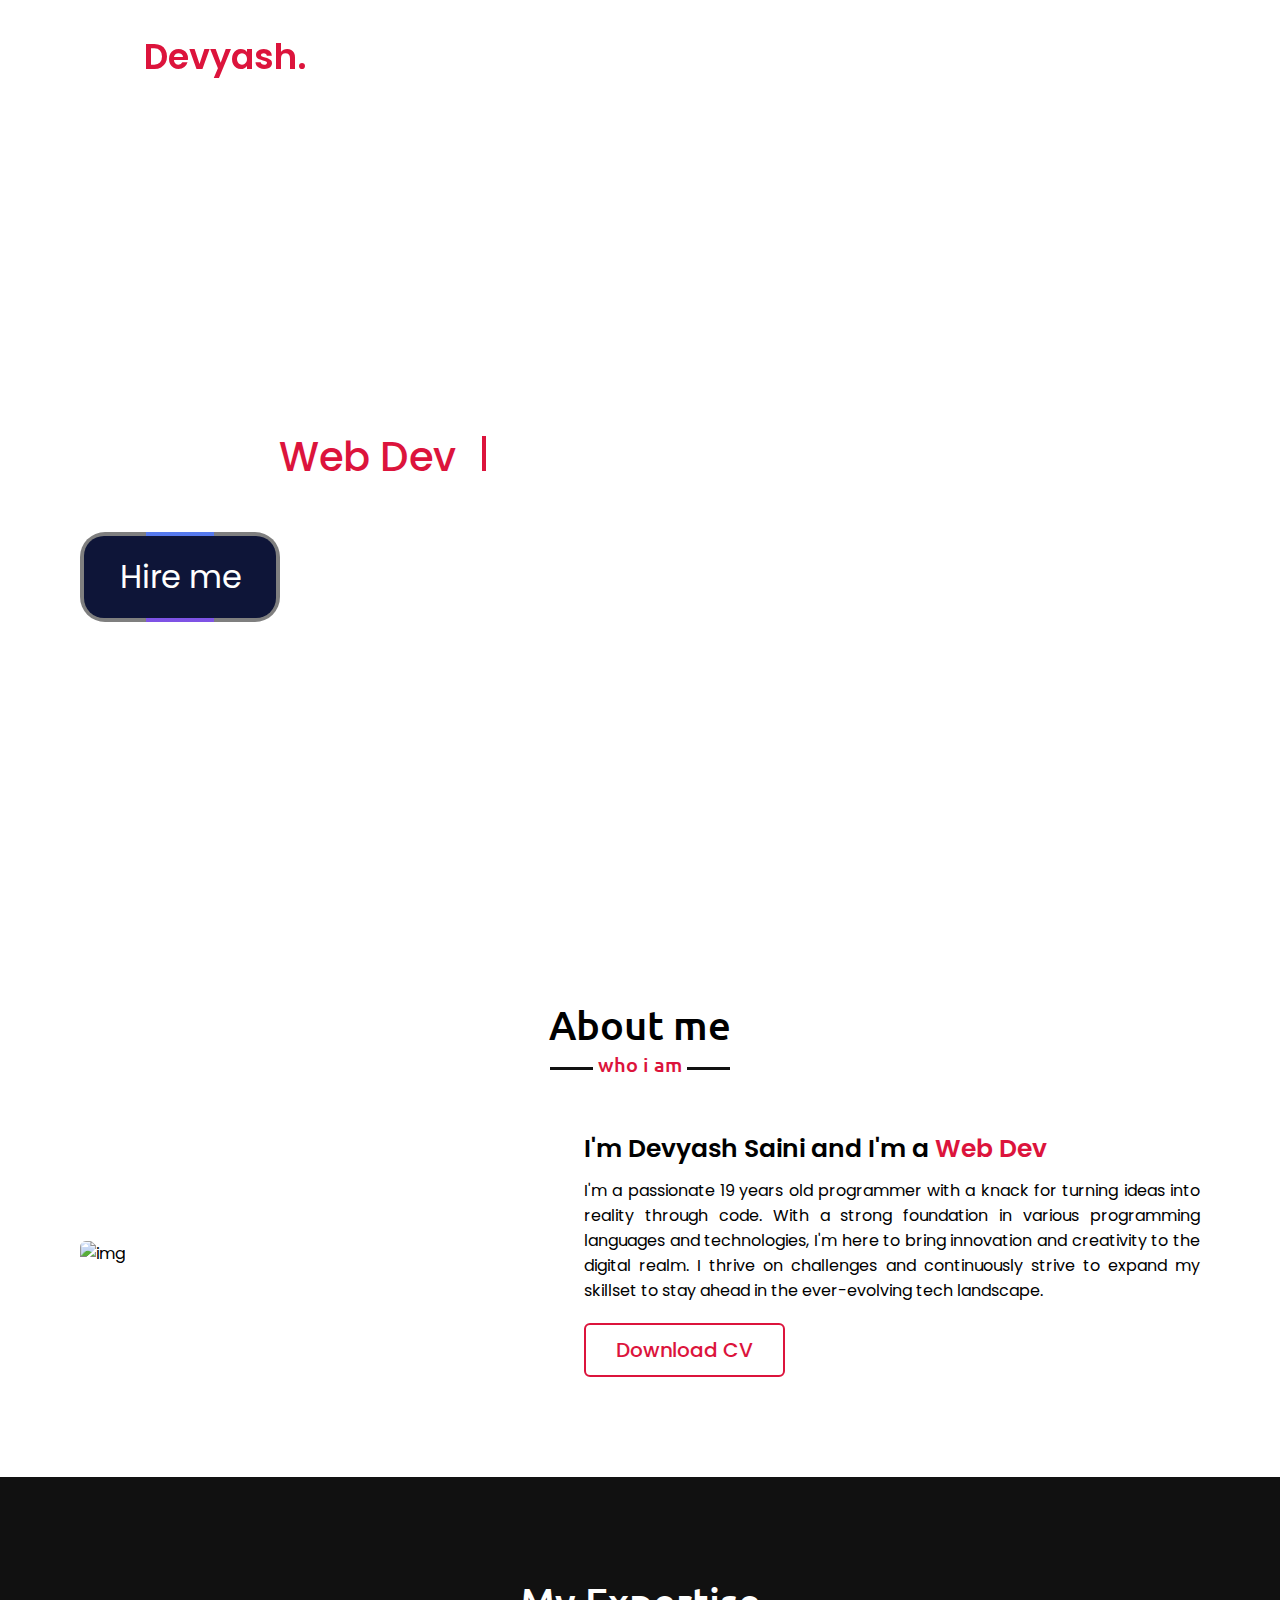
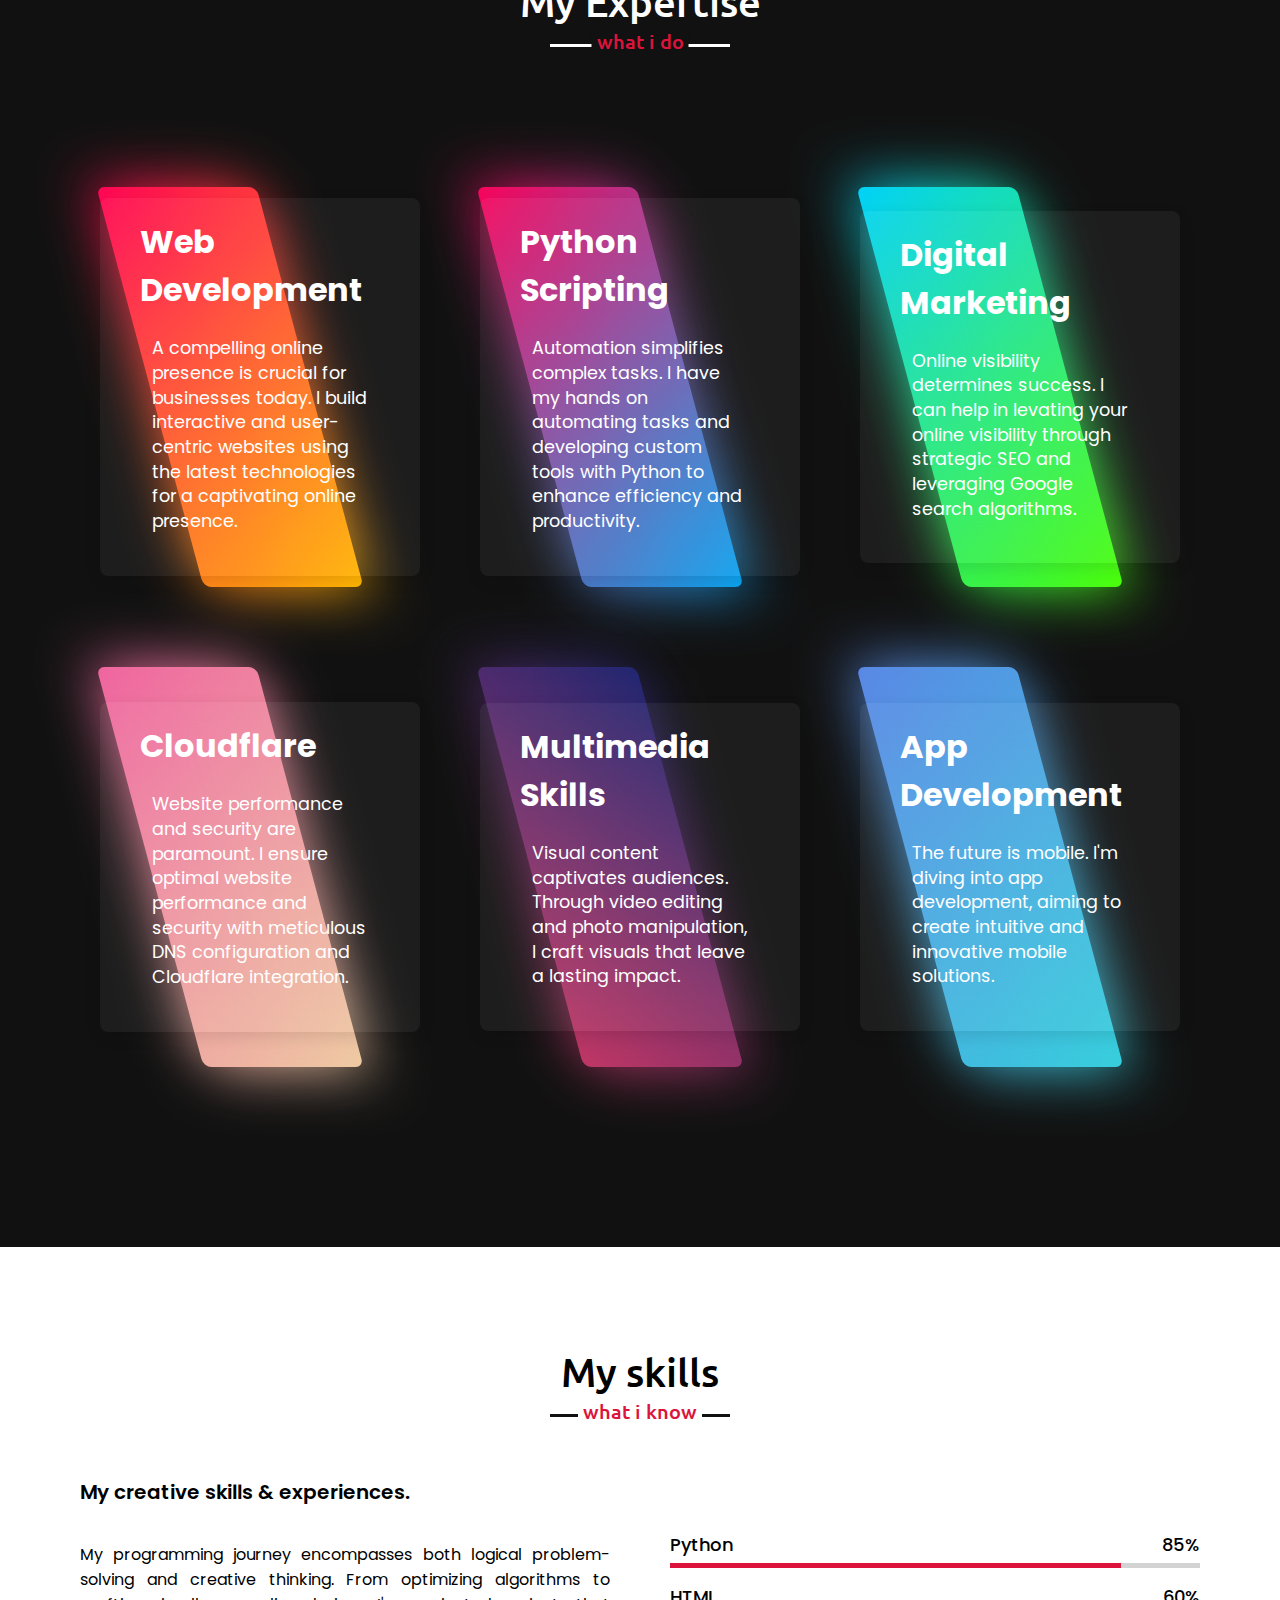
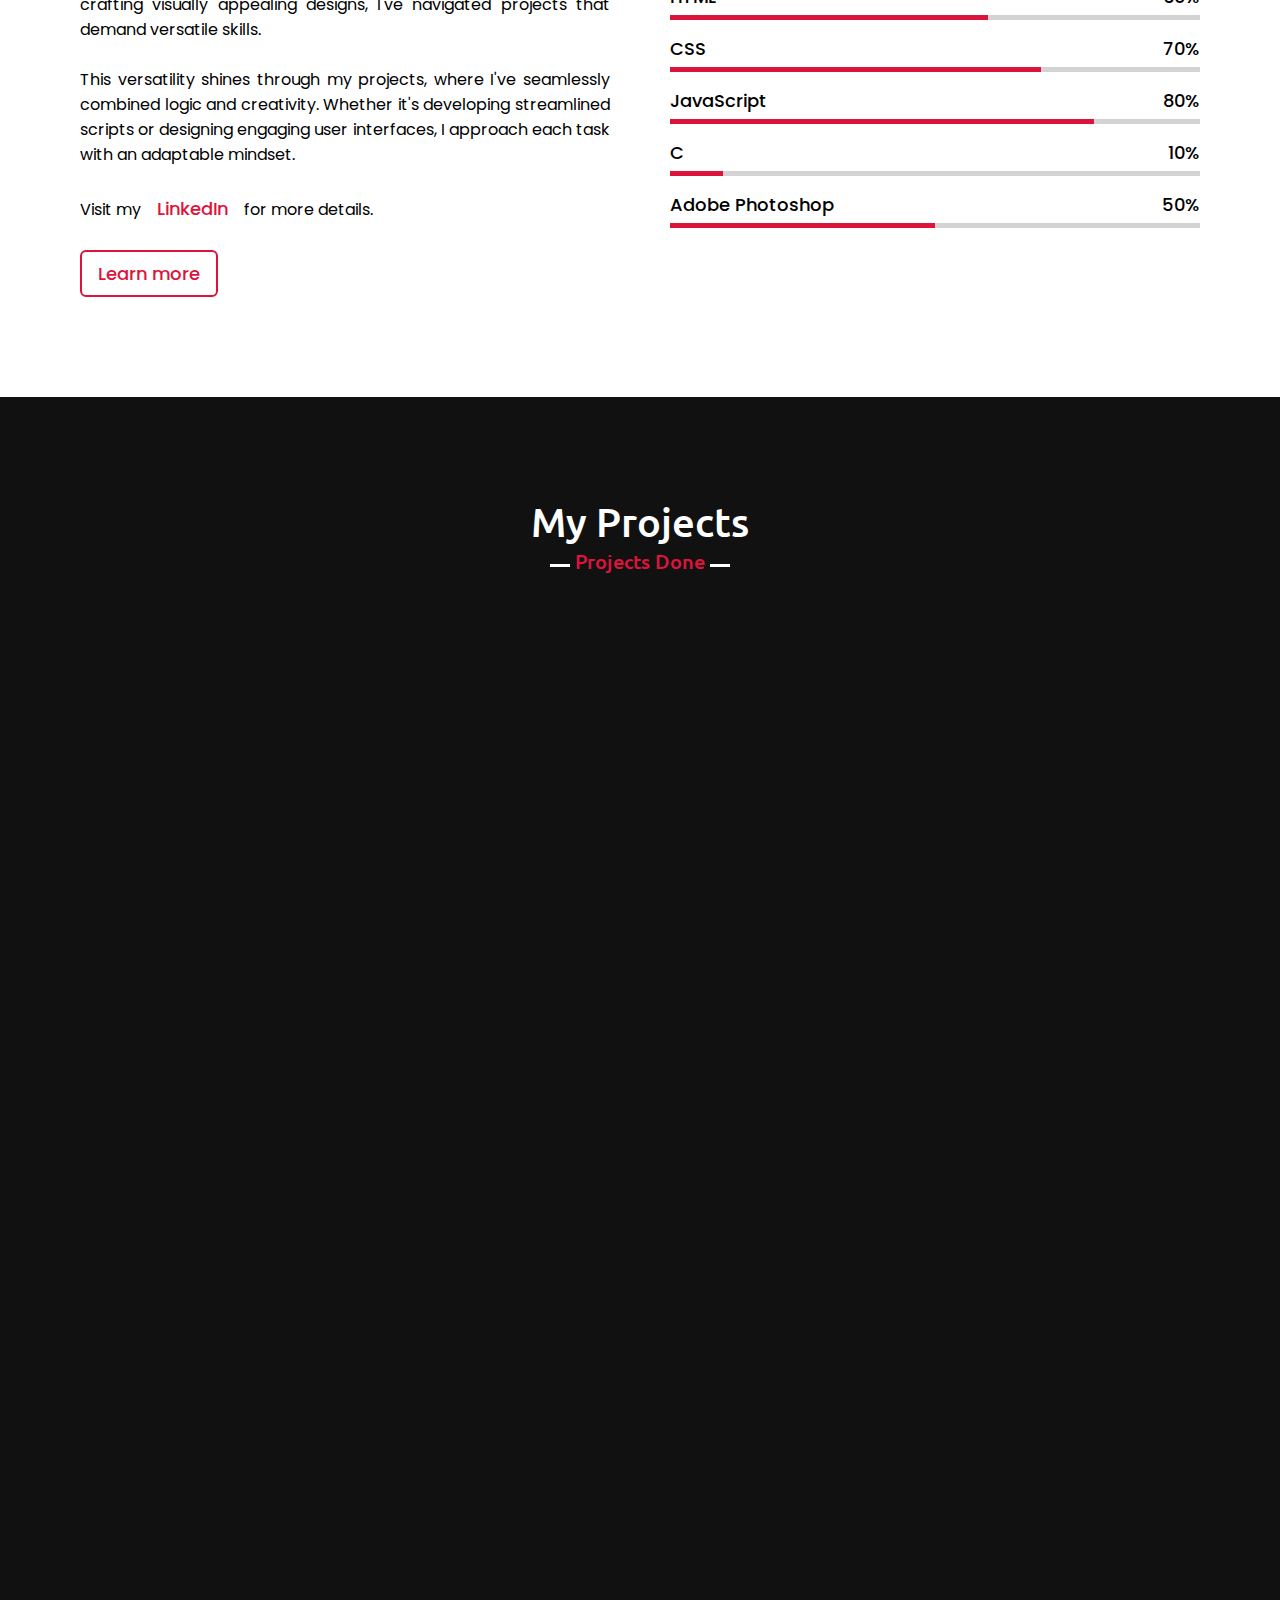
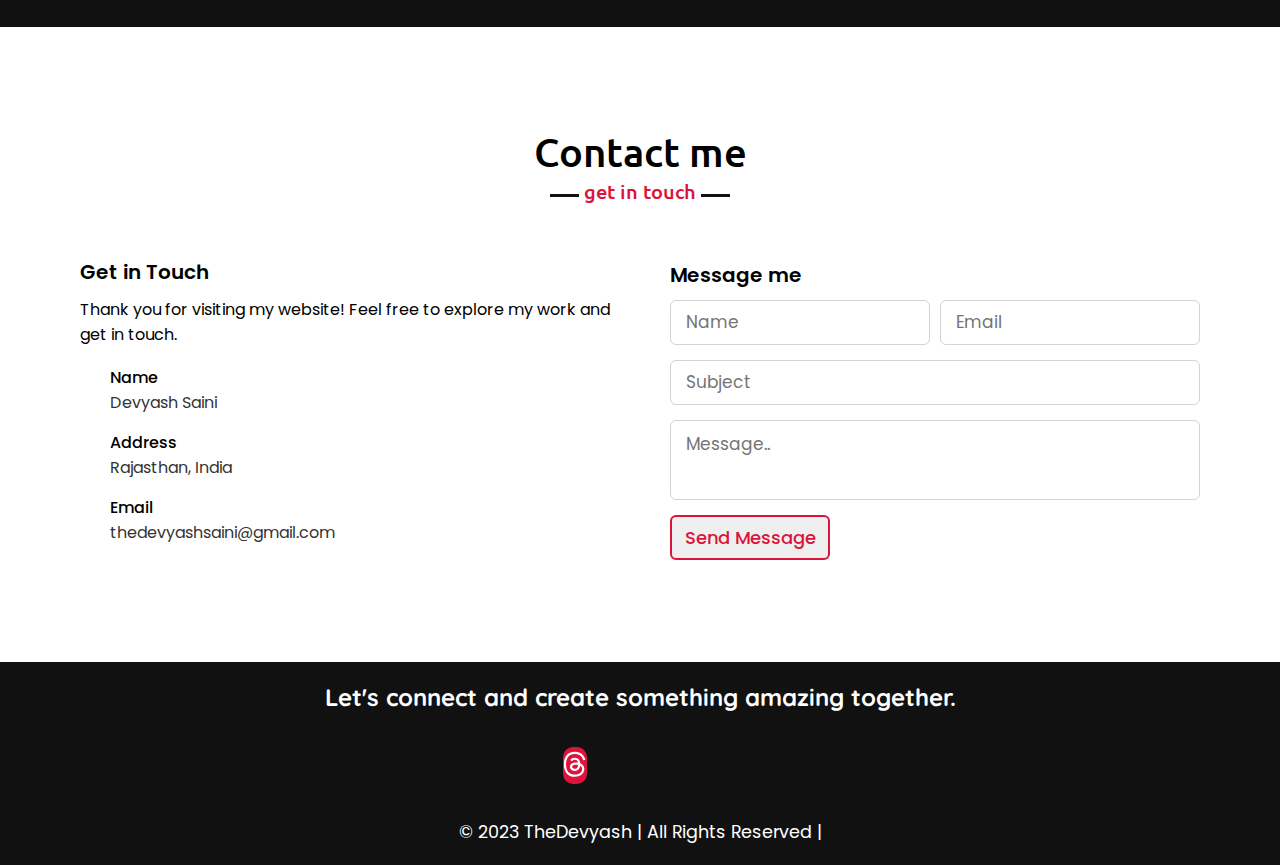
==== commit 3fe4b61b: "complete" ====
--- a/index.html
+++ b/index.html
@@ -5,7 +5,7 @@
   <meta charset="utf-8">
   <meta name="viewport" content="width=device-width">
   <meta name="robots" content= "nofollow">
-  <title>TheDevyash || Portfolio</title>
+  <title>TheDevyash • Portfolio</title>
   <meta name="author" content="John Doe">
   <script src="https://www.google.com/recaptcha/api.js" async defer></script>
   <link href="style.css" rel="stylesheet" type="text/css" />
@@ -13,15 +13,17 @@
   <script src="https://cdnjs.cloudflare.com/ajax/libs/typed.js/2.0.11/typed.min.js"></script>
   <script src="https://cdnjs.cloudflare.com/ajax/libs/waypoints/4.0.1/jquery.waypoints.min.js"></script>
   <script src="https://cdnjs.cloudflare.com/ajax/libs/OwlCarousel2/2.3.4/owl.carousel.min.js"></script>
+  <script src="https://cdnjs.cloudflare.com/ajax/libs/crypto-js/3.1.9-1/crypto-js.js">
   <link rel="stylesheet" href="https://cdnjs.cloudflare.com/ajax/libs/font-awesome/5.15.3/css/all.min.css" />
   <link rel="stylesheet" href="https://cdnjs.cloudflare.com/ajax/libs/OwlCarousel2/2.3.4/assets/owl.carousel.min.css" />
   <link rel="stylesheet" href="https://cdnjs.cloudflare.com/ajax/libs/font-awesome/6.0.0/css/all.min.css"
     integrity="sha512-9usAa10IRO0HhonpyAIVpjrylPvoDwiPUiKdWk5t3PyolY1cOd4DSE0Ga+ri4AuTroPR5aQvXU9xC6qOPnzFeg=="
     crossorigin="anonymous" referrerpolicy="no-referrer">
-  <meta property="og:url" content="thedevyashsaini.github.io">
-  <meta property="og:type" content="website">
-  <meta property="og:title" content="Devyash Saini">
-  <meta property="og:description" content="The Devyash Saini Portfolio Website...">
+  <meta property="og:url" content="https://thedevyashsaini.github.io">
+  <meta property="og:type" content="profile">
+  <meta property="og:title" content="TheDevyash • Portfolio">
+  <meta property="og:site_name" content=Devyash Saini>
+  <meta property="og:description" content="Experienced Python scripter and web developer proficient in HTML, CSS, and JavaScript, with a passion for sketching and creative design.">
   <meta property="og:image" content="https://i.ibb.co/QQChBgG/image.png">
   <!-- <meta property="og:image:width" content="1080"> -->
   <meta name="keywords" content="devyash, devyash saini, thedevyash, thedevyashsaini, the devyash, the devyash saini, Devyash Saini, web development, web design, portfolio, website, education, skills, expertise, experience, work history, achievements, qualifications, training, certifications, projects, design philosophy, coding practices, software development techniques, web development tools, design inspiration, web development process, design approach, coding standards, programming languages, web design trends, web development solutions, client testimonials, success stories, website design, website development, website maintenance, website optimization, website customization, website redesign, website updates, website hosting, website security">
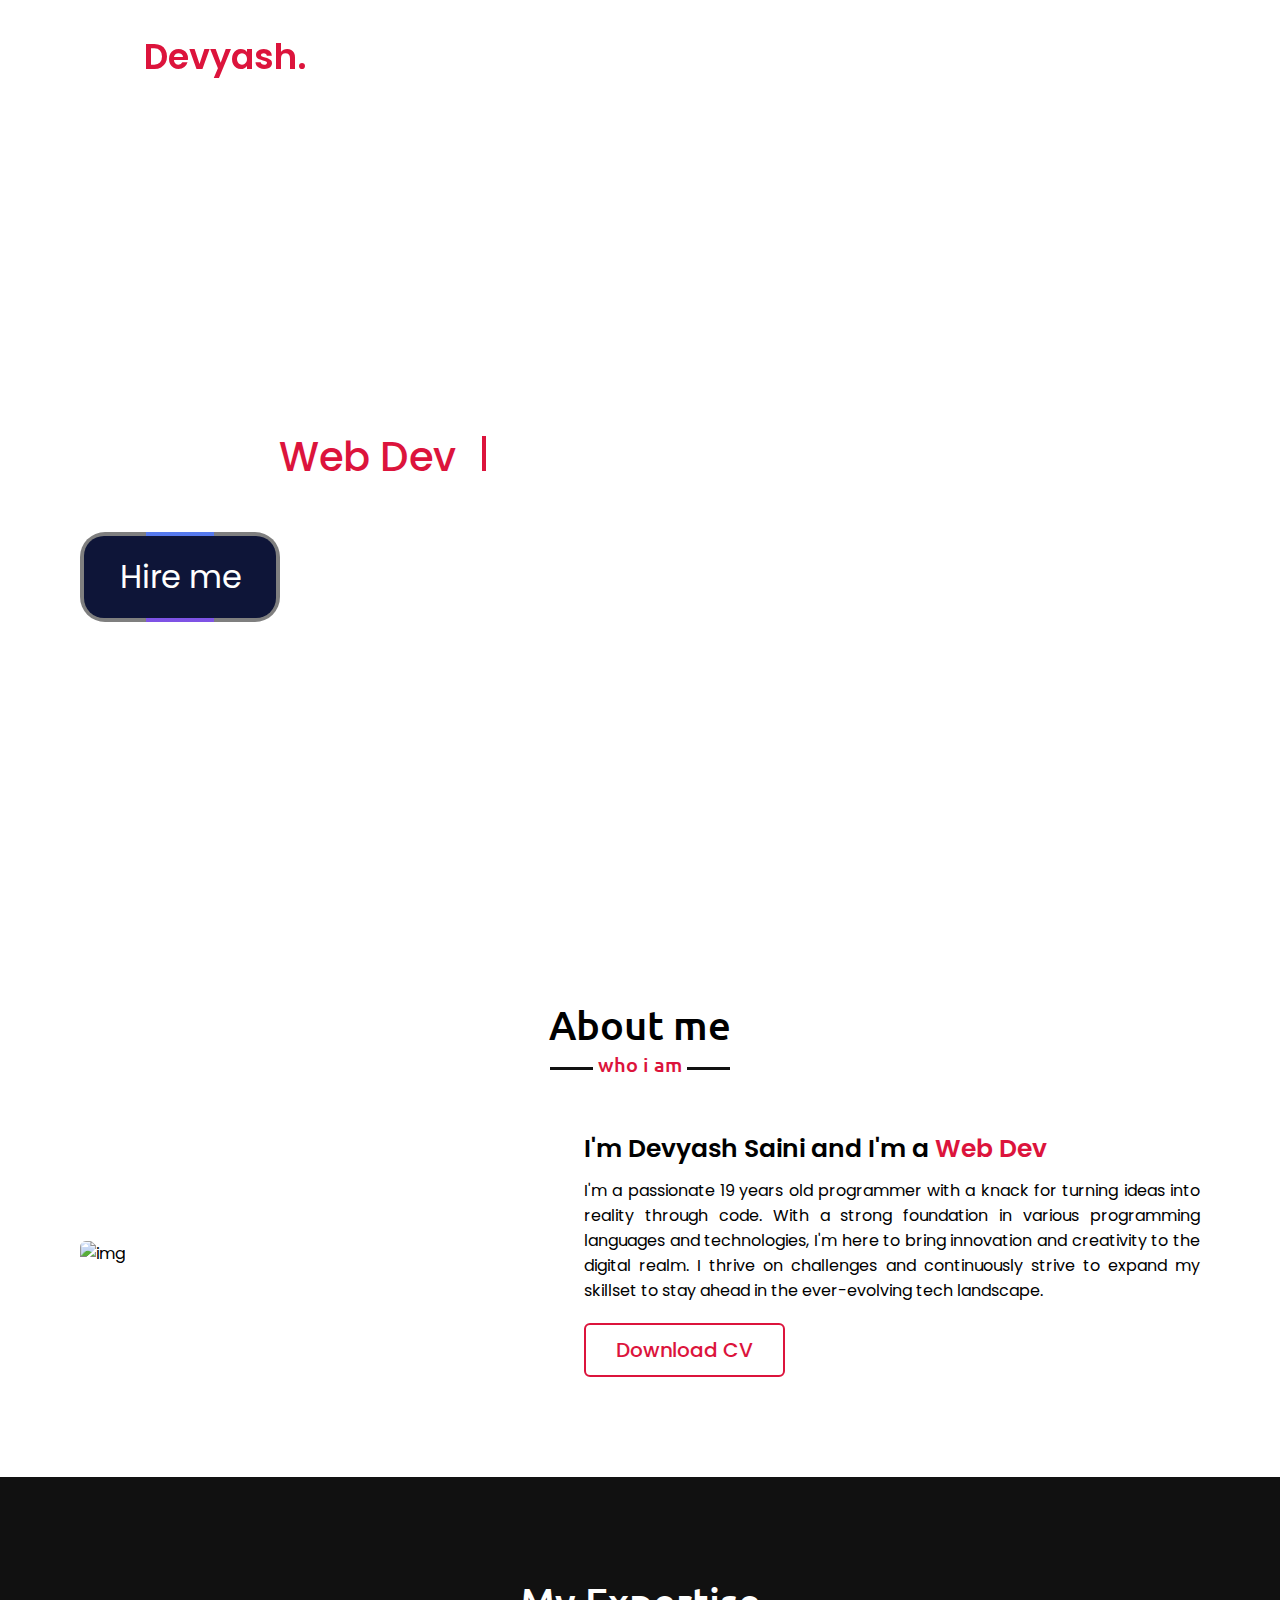
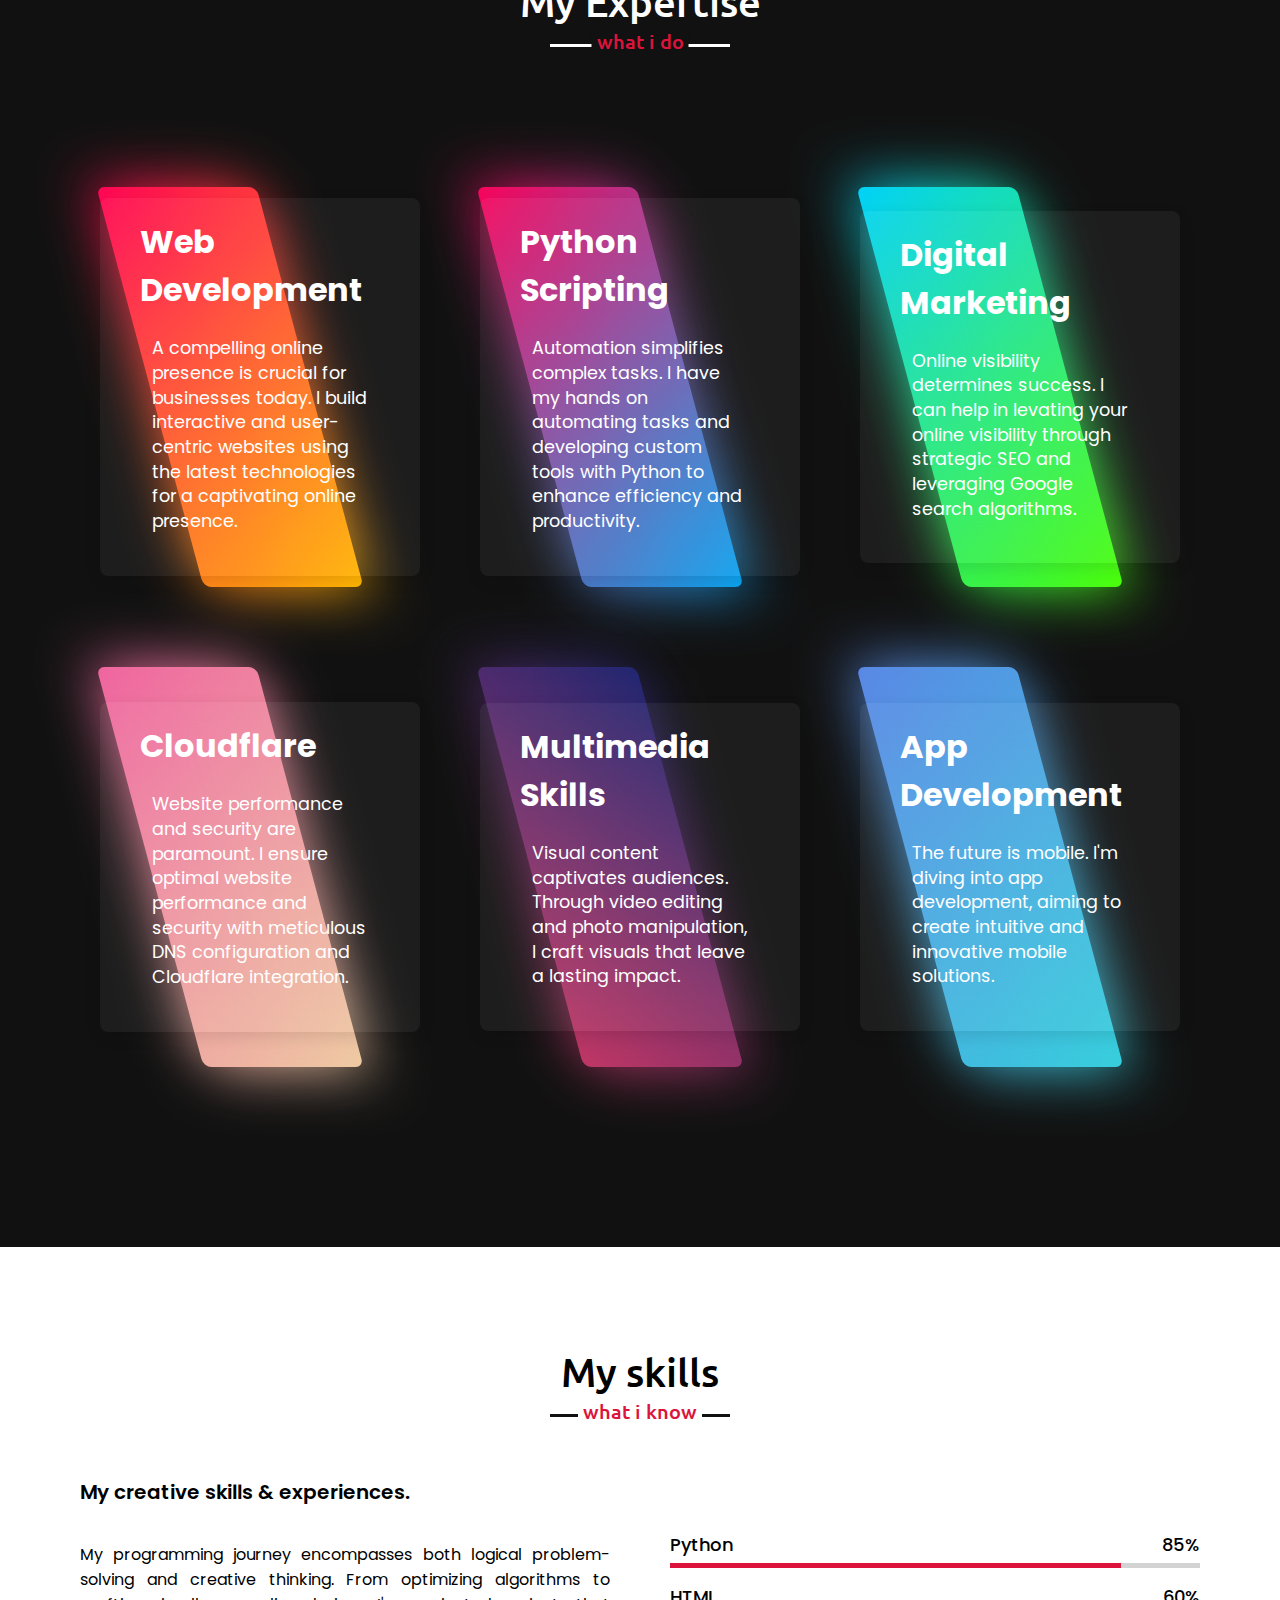
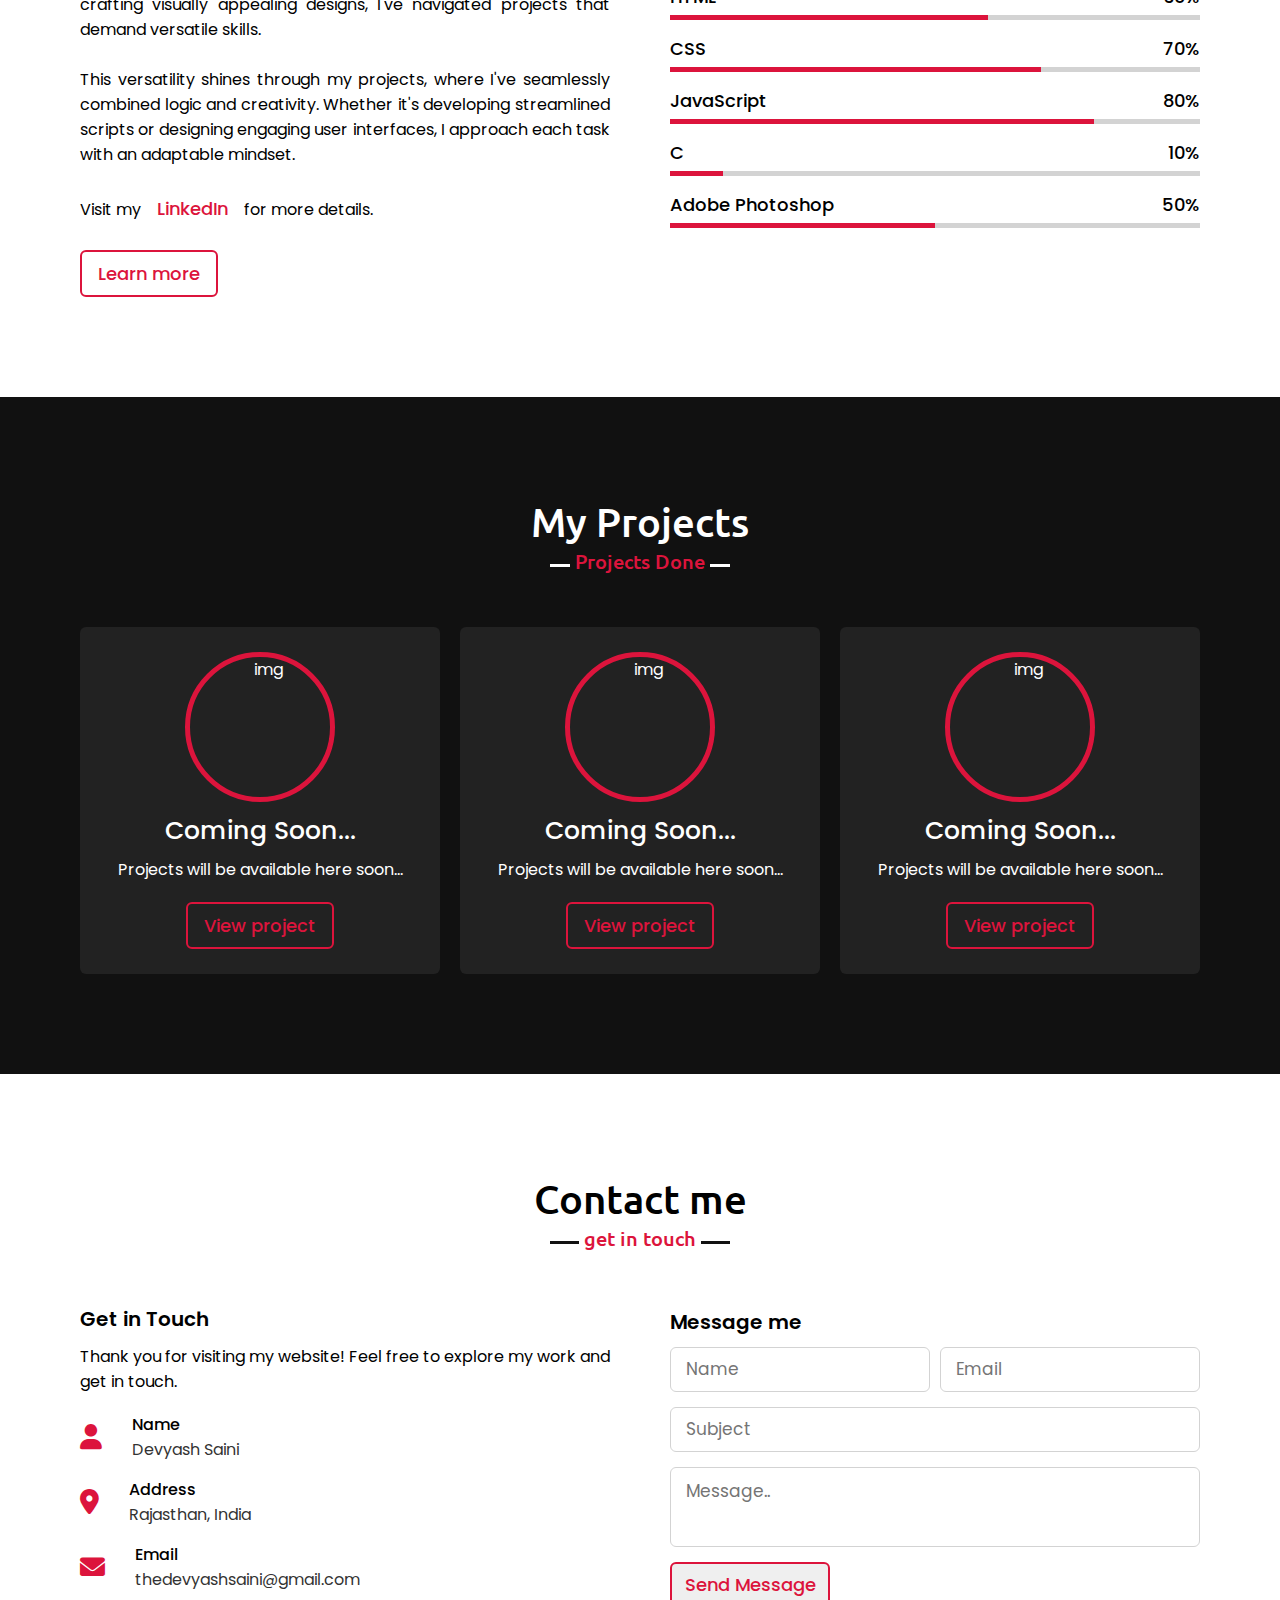
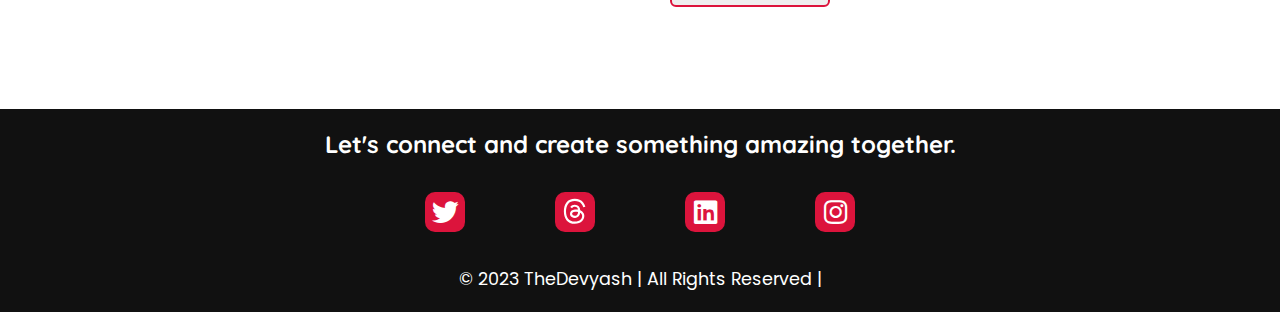
==== commit 1d729eed: "message" ====
--- a/index.html
+++ b/index.html
@@ -13,7 +13,7 @@
   <script src="https://cdnjs.cloudflare.com/ajax/libs/typed.js/2.0.11/typed.min.js"></script>
   <script src="https://cdnjs.cloudflare.com/ajax/libs/waypoints/4.0.1/jquery.waypoints.min.js"></script>
   <script src="https://cdnjs.cloudflare.com/ajax/libs/OwlCarousel2/2.3.4/owl.carousel.min.js"></script>
-  <script src="https://cdnjs.cloudflare.com/ajax/libs/crypto-js/3.1.9-1/crypto-js.js">
+  <!-- <script src="https://cdnjs.cloudflare.com/ajax/libs/crypto-js/3.1.9-1/crypto-js.js"></script> -->
   <link rel="stylesheet" href="https://cdnjs.cloudflare.com/ajax/libs/font-awesome/5.15.3/css/all.min.css" />
   <link rel="stylesheet" href="https://cdnjs.cloudflare.com/ajax/libs/OwlCarousel2/2.3.4/assets/owl.carousel.min.css" />
   <link rel="stylesheet" href="https://cdnjs.cloudflare.com/ajax/libs/font-awesome/6.0.0/css/all.min.css"
@@ -24,7 +24,7 @@
   <meta property="og:title" content="TheDevyash • Portfolio">
   <meta property="og:site_name" content=Devyash Saini>
   <meta property="og:description" content="Experienced Python scripter and web developer proficient in HTML, CSS, and JavaScript, with a passion for sketching and creative design.">
-  <meta property="og:image" content="https://i.ibb.co/QQChBgG/image.png">
+  <meta property="og:image" content="https://i.imgur.com/GjvweO8.png">
   <!-- <meta property="og:image:width" content="1080"> -->
   <meta name="keywords" content="devyash, devyash saini, thedevyash, thedevyashsaini, the devyash, the devyash saini, Devyash Saini, web development, web design, portfolio, website, education, skills, expertise, experience, work history, achievements, qualifications, training, certifications, projects, design philosophy, coding practices, software development techniques, web development tools, design inspiration, web development process, design approach, coding standards, programming languages, web design trends, web development solutions, client testimonials, success stories, website design, website development, website maintenance, website optimization, website customization, website redesign, website updates, website hosting, website security">
   <link rel="apple-touch-icon" sizes="180x180" href="/apple-touch-icon.png">
@@ -110,7 +110,7 @@
       <h2 class="title">About me</h2>
       <div class="about-content">
         <div class="column left">
-          <img src="https://i.ibb.co/QQChBgG/image.png" alt="img">
+          <img src="https://i.imgur.com/GjvweO8.png" alt="img">
         </div>
         <div class="column right">
           <div class="text">I'm Devyash Saini and I'm a <span class="typing-2"></span></div>
@@ -269,7 +269,7 @@
         <!-- NEW_PROJECT_PLACEHOLDER -->
         <div class="card">
           <div class="box">
-            <img src="https://i.ibb.co/1M2G3hV/ezgif-5-1f7e1e81f8.jpg" alt="img">
+            <img src="https://i.imgur.com/39bzdn4.png" alt="img">
             <div class="text">Coming Soon...</div>
             <p>Projects will be available here soon...</p>
             <a href="#projects" class="project" target="_blank">View project</a>
@@ -378,4 +378,4 @@
   <script src="script2.js"></script>
 </body>
 
-</html>
+</html>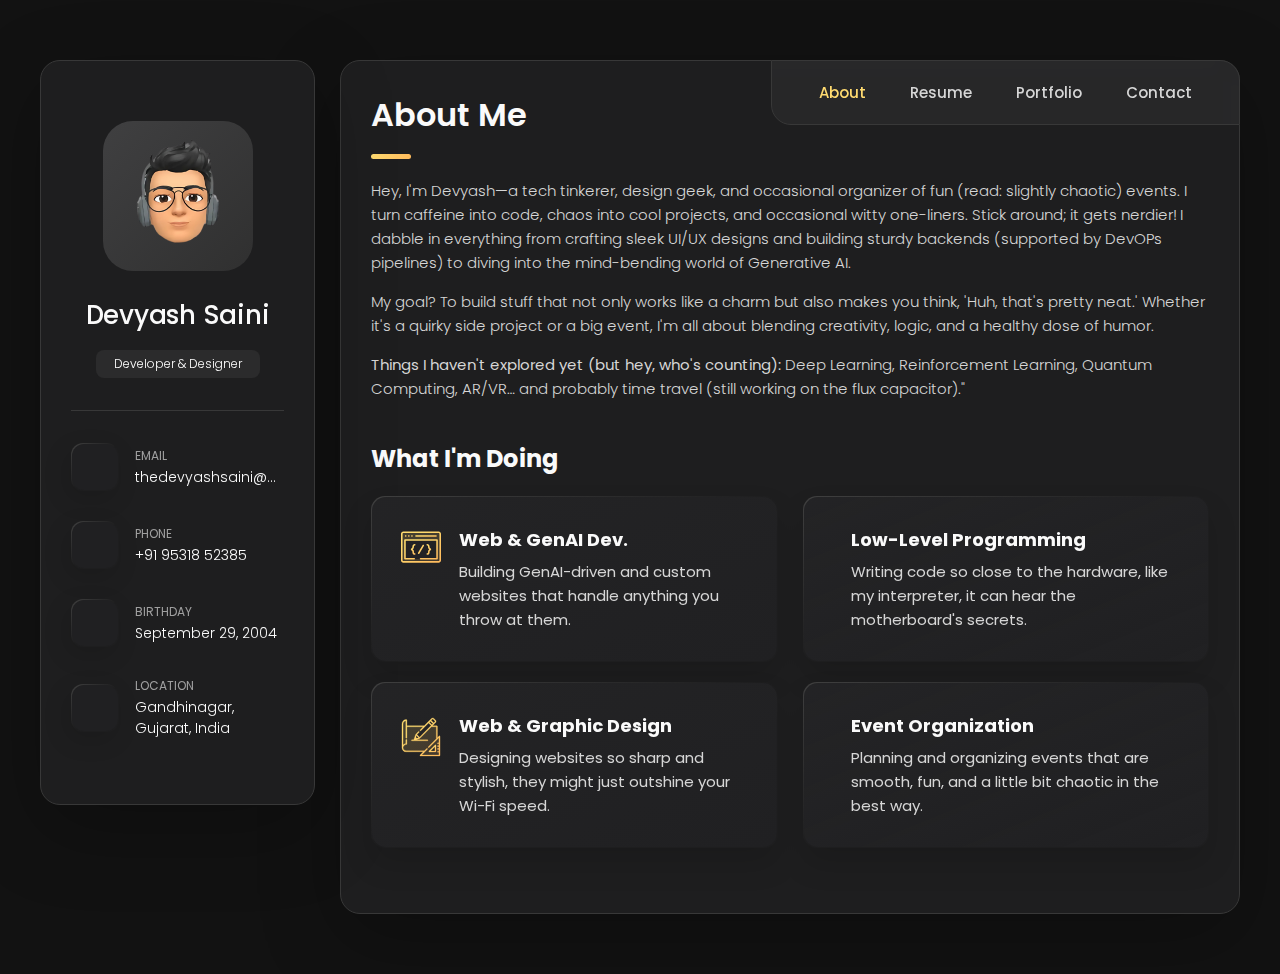
==== commit 33cd38c5: "many changes" ====
--- a/index.html
+++ b/index.html
@@ -1,24 +1,29 @@
 <!DOCTYPE html>
-<html>
+<html lang="en">
+
 <head>
-  <meta name="google-site-verification" content="n3_htcL7NEiWi68a97z0eNsguNmHQHkxp4MQ1Lk3nZY" />
-  <meta charset="utf-8">
-  <meta name="viewport" content="width=device-width">
-  <meta name="robots" content= "nofollow">
-  <title>TheDevyash • Portfolio</title>
-  <meta name="author" content="John Doe">
-  <script src="https://www.google.com/recaptcha/api.js" async defer></script>
-  <link href="style.css" rel="stylesheet" type="text/css" />
-  <script src="https://code.jquery.com/jquery-3.5.1.min.js"></script>
-  <script src="https://cdnjs.cloudflare.com/ajax/libs/typed.js/2.0.11/typed.min.js"></script>
-  <script src="https://cdnjs.cloudflare.com/ajax/libs/waypoints/4.0.1/jquery.waypoints.min.js"></script>
-  <script src="https://cdnjs.cloudflare.com/ajax/libs/OwlCarousel2/2.3.4/owl.carousel.min.js"></script>
-  <!-- <script src="https://cdnjs.cloudflare.com/ajax/libs/crypto-js/3.1.9-1/crypto-js.js"></script> -->
-  <link rel="stylesheet" href="https://cdnjs.cloudflare.com/ajax/libs/font-awesome/5.15.3/css/all.min.css" />
-  <link rel="stylesheet" href="https://cdnjs.cloudflare.com/ajax/libs/OwlCarousel2/2.3.4/assets/owl.carousel.min.css" />
-  <link rel="stylesheet" href="https://cdnjs.cloudflare.com/ajax/libs/font-awesome/6.0.0/css/all.min.css"
-    integrity="sha512-9usAa10IRO0HhonpyAIVpjrylPvoDwiPUiKdWk5t3PyolY1cOd4DSE0Ga+ri4AuTroPR5aQvXU9xC6qOPnzFeg=="
-    crossorigin="anonymous" referrerpolicy="no-referrer">
+  <meta charset="UTF-8">
+  <meta http-equiv="X-UA-Compatible" content="IE=edge">
+  <meta name="viewport" content="width=device-width, initial-scale=1.0">
+  <title>The Devyash Saini | Personal Portfolio</title>
+
+  <!--
+    - favicon
+  -->
+  <link rel="shortcut icon" href="./assets/images/logo.ico" type="image/x-icon">
+
+  <!--
+    - custom css link
+  -->
+  <link rel="stylesheet" href="./assets/css/style.css">
+
+  <!--
+    - google font link
+  -->
+  <link rel="preconnect" href="https://fonts.googleapis.com">
+  <link rel="preconnect" href="https://fonts.gstatic.com" crossorigin>
+  <link href="https://fonts.googleapis.com/css2?family=Poppins:wght@300;400;500;600&display=swap" rel="stylesheet">
+
   <meta property="og:url" content="https://thedevyashsaini.github.io">
   <meta property="og:type" content="profile">
   <meta property="og:title" content="TheDevyash • Portfolio">
@@ -31,351 +36,1152 @@
   <link rel="icon" type="image/png" sizes="32x32" href="/favicon-32x32.png">
   <link rel="icon" type="image/png" sizes="16x16" href="/favicon-16x16.png">
   <link rel="manifest" href="/site.webmanifest">
-  <style>
-   .grecaptcha-badge {
-      width: 70px !important;
-      overflow: hidden !important;
-      transition: all 0.3s ease !important;
-      left: 0 !important;
-      z-index: -1;
-    }
-  
-    .grecaptcha-badge:hover {
-      width: 256px !important;
-    }
-  </style>
 </head>
 
 <body>
-  <script>
-    function getCookieValue(cookieName) {
-      const cookies = document.cookie.split("; ");
-      for (const cookie of cookies) {
-        const [name, value] = cookie.split("=");
-        if (name === cookieName) {
-          return value;
-        }
-      }
-      return false; // Cookie not found
-    }
-
-    if(window.innerWidth <= 565 && getCookieValue("mobileVisitedd") !== "true") {
-      const farFuture = new Date("2100-12-31");
-      document.cookie = `mobileVisitedd=true; expires=${farFuture.toUTCString()}`;
-      window.location = "/m/?redirectBack";
-    }
-  </script>
-  <div id="gradiant" hidden></div>
-  <div id="preogressbar" hidden></div>
-
-  <!-- pre loader  -->
-  <div id="preloader"></div>
-  <nav class="navbar">
-    <div class="max-width">
-      <div class="logo"><a href="#">The<span>Devyash.</span></a></div>
-      <ul class="menu" style="z-index:999;">
-        <li><a href="#home" onclick="moveElem(this)" class="menu-btn">Home</a></li>
-        <li><a href="#about" onclick="moveElem(this)" class="menu-btn">About</a></li>
-        <li><a href="#expertise" onclick="moveElem(this)" class="menu-btn">Expertise</a></li>
-        <li><a href="#skills" onclick="moveElem(this)" class="menu-btn">Skills</a></li>
-        <li><a href="#projects" onclick="moveElem(this)" class="menu-btn">Projects</a></li>
-        <li><a href="#contact" onclick="moveElem(this)" class="menu-btn">Contact</a></li>
-        <div class="bar">
-      </ul>
-      <div class="menu-btn">
-        <i class="fas fa-bars"></i>
+
+  <!--
+    - #MAIN
+  -->
+
+  <main>
+
+    <!--
+      - #SIDEBAR
+    -->
+
+    <aside class="sidebar" data-sidebar>
+
+      <div class="sidebar-info">
+
+        <figure class="avatar-box">
+          <img src="./assets/images/my-avatar.png" alt="Devyash Saini" width="80">
+        </figure>
+
+        <div class="info-content">
+          <h1 class="name" title="Devyash Saini">Devyash Saini</h1>
+
+          <p class="title">Developer & Designer</p>
+        </div>
+
+        <button class="info_more-btn" data-sidebar-btn>
+          <span>Show Contacts</span>
+
+          <ion-icon name="chevron-down"></ion-icon>
+        </button>
+
       </div>
+
+      <div class="sidebar-info_more">
+
+        <div class="separator"></div>
+
+        <ul class="contacts-list">
+
+          <li class="contact-item">
+
+            <div class="icon-box">
+              <ion-icon name="mail-outline"></ion-icon>
+            </div>
+
+            <div class="contact-info">
+              <p class="contact-title">Email</p>
+
+              <a href="mailto:thedevyashsaini@gmail.com" class="contact-link">thedevyashsaini@gmail.com</a>
+            </div>
+
+          </li>
+
+          <li class="contact-item">
+
+            <div class="icon-box">
+              <ion-icon name="phone-portrait-outline"></ion-icon>
+            </div>
+
+            <div class="contact-info">
+              <p class="contact-title">Phone</p>
+
+              <a href="tel:+919531852385" class="contact-link">+91 95318 52385</a>
+            </div>
+
+          </li>
+
+          <li class="contact-item">
+
+            <div class="icon-box">
+              <ion-icon name="calendar-outline"></ion-icon>
+            </div>
+
+            <div class="contact-info">
+              <p class="contact-title">Birthday</p>
+
+              <time datetime="1982-06-23">September 29, 2004</time>
+            </div>
+
+          </li>
+
+          <li class="contact-item">
+
+            <div class="icon-box">
+              <ion-icon name="location-outline"></ion-icon>
+            </div>
+
+            <div class="contact-info">
+              <p class="contact-title">Location</p>
+
+              <address>Gandhinagar, Gujarat, India</address>
+            </div>
+
+          </li>
+
+        </ul>
+
+        <div class="separator"></div>
+
+        <ul class="social-list">
+
+          <li class="social-item">
+            <a href="https://github.com/thedevyashsaini" target="_blank" class="social-link">
+              <ion-icon name="logo-github"></ion-icon>
+            </a>
+          </li>
+
+          <li class="social-item">
+            <a href="https://www.linkedin.com/in/thedevyashsaini/" target="_blank" class="social-link">
+              <ion-icon name="logo-linkedin"></ion-icon>
+            </a>
+          </li>
+
+          <li class="social-item">
+            <a href="https://x.com/TheDevyashSaini" target="_blank" class="social-link">
+              <ion-icon name="logo-twitter"></ion-icon>
+            </a>
+          </li>
+
+        </ul>
+
+      </div>
+
+    </aside>
+
+
+
+
+
+    <!--
+      - #main-content
+    -->
+
+    <div class="main-content">
+
+      <!--
+        - #NAVBAR
+      -->
+
+      <nav class="navbar">
+
+        <ul class="navbar-list">
+
+          <li class="navbar-item">
+            <button class="navbar-link  active" data-nav-link>About</button>
+          </li>
+
+          <li class="navbar-item">
+            <button class="navbar-link" data-nav-link>Resume</button>
+          </li>
+
+          <li class="navbar-item">
+            <button class="navbar-link" data-nav-link>Portfolio</button>
+          </li>
+
+          <!-- <li class="navbar-item">
+            <button class="navbar-link" data-nav-link>Blog</button>
+          </li> -->
+
+          <li class="navbar-item">
+            <button class="navbar-link" data-nav-link>Contact</button>
+          </li>
+
+        </ul>
+
+      </nav>
+
+
+
+
+
+      <!--
+        - #ABOUT
+      -->
+
+      <article class="about  active" data-page="about">
+
+        <header>
+          <h2 class="h2 article-title">About me</h2>
+        </header>
+
+        <section class="about-text">
+          <p>
+            Hey, I'm Devyash—a tech tinkerer, design geek, and occasional organizer of fun (read: slightly chaotic) events. 
+            I turn caffeine into code, chaos into cool projects, and occasional witty one-liners. Stick around; it gets nerdier!
+            I dabble in everything from crafting sleek UI/UX designs and building sturdy backends (supported by DevOPs pipelines) to diving into the mind-bending world of Generative AI.
+          </p>
+
+          <p>
+            My goal? To build stuff that not only works like a charm but also makes you think, 'Huh, that's pretty neat.' 
+            Whether it's a quirky side project or a big event, I'm all about blending creativity, logic, and a healthy dose of humor.
+          </p>
+
+          <p>
+            <b>Things I haven't explored yet (but hey, who's counting):</b> Deep Learning, Reinforcement Learning, Quantum Computing, AR/VR… and probably time travel (still working on the flux capacitor)."
+          </p>
+        </section>
+
+
+        <!--
+          - service
+        -->
+
+        <section class="service">
+
+          <h3 class="h3 service-title">What i'm doing</h3>
+
+          <ul class="service-list">
+
+            <li class="service-item">
+
+              <div class="service-icon-box">
+                <img src="./assets/images/icon-dev.svg" alt="Web development icon" width="40">
+              </div>
+
+              <div class="service-content-box">
+                <h4 class="h4 service-item-title">Web & GenAI dev.</h4>
+
+                <p class="service-item-text">
+                  Building GenAI-driven and custom websites that handle anything you throw at them.
+                </p>
+              </div>
+
+            </li>
+
+            <li class="service-item">
+
+              <div class="service-icon-box">
+                <ion-icon name="analytics-outline" title="plot icon" style="font-size: 40px;color: var(--vegas-gold);"></ion-icon>
+              </div>
+
+              <div class="service-content-box">
+                <h4 class="h4 service-item-title">Low-Level Programming</h4>
+
+                <p class="service-item-text">
+                  Writing code so close to the hardware, like my interpreter, it can hear the motherboard's secrets.
+                </p>
+              </div>
+
+            </li>
+
+            <li class="service-item">
+
+              <div class="service-icon-box">
+                <img src="./assets/images/icon-design.svg
+                " alt="design icon" width="40">
+              </div>
+
+              <div class="service-content-box">
+                <h4 class="h4 service-item-title">Web & Graphic design</h4>
+
+                <p class="service-item-text">
+                  Designing websites so sharp and stylish, they might just outshine your Wi-Fi speed.
+                </p>
+              </div>
+
+            </li>
+
+            <li class="service-item">
+
+              <div class="service-icon-box">
+                <ion-icon name="hourglass-outline" title="events icon" style="font-size: 40px;color: var(--vegas-gold);"></ion-icon>
+              </div>
+
+              <div class="service-content-box">
+                <h4 class="h4 service-item-title">Event Organization</h4>
+
+                <p class="service-item-text">
+                  Planning and organizing events that are smooth, fun, and a little bit chaotic in the best way.
+                </p>
+              </div>
+
+            </li>
+
+          </ul>
+
+        </section>
+
+
+        <!--
+          - testimonials
+        -->
+
+        <section class="testimonials" style="display: none;">
+
+          <h3 class="h3 testimonials-title">Testimonials</h3>
+
+          <ul class="testimonials-list has-scrollbar">
+
+            <li class="testimonials-item">
+              <div class="content-card" data-testimonials-item>
+
+                <figure class="testimonials-avatar-box">
+                  <img src="./assets/images/avatar-1.png" alt="Daniel lewis" width="60" data-testimonials-avatar>
+                </figure>
+
+                <h4 class="h4 testimonials-item-title" data-testimonials-title>Daniel lewis</h4>
+
+                <div class="testimonials-text" data-testimonials-text>
+                  <p>
+                    Richard was hired to create a corporate identity. We were very pleased with the work done. She has a
+                    lot of experience
+                    and is very concerned about the needs of client. Lorem ipsum dolor sit amet, ullamcous cididt
+                    consectetur adipiscing
+                    elit, seds do et eiusmod tempor incididunt ut laborels dolore magnarels alia.
+                  </p>
+                </div>
+
+              </div>
+            </li>
+
+            <li class="testimonials-item">
+              <div class="content-card" data-testimonials-item>
+
+                <figure class="testimonials-avatar-box">
+                  <img src="./assets/images/avatar-2.png" alt="Jessica miller" width="60" data-testimonials-avatar>
+                </figure>
+
+                <h4 class="h4 testimonials-item-title" data-testimonials-title>Jessica miller</h4>
+
+                <div class="testimonials-text" data-testimonials-text>
+                  <p>
+                    Richard was hired to create a corporate identity. We were very pleased with the work done. She has a
+                    lot of experience
+                    and is very concerned about the needs of client. Lorem ipsum dolor sit amet, ullamcous cididt
+                    consectetur adipiscing
+                    elit, seds do et eiusmod tempor incididunt ut laborels dolore magnarels alia.
+                  </p>
+                </div>
+
+              </div>
+            </li>
+
+            <li class="testimonials-item">
+              <div class="content-card" data-testimonials-item>
+
+                <figure class="testimonials-avatar-box">
+                  <img src="./assets/images/avatar-3.png" alt="Emily evans" width="60" data-testimonials-avatar>
+                </figure>
+
+                <h4 class="h4 testimonials-item-title" data-testimonials-title>Emily evans</h4>
+
+                <div class="testimonials-text" data-testimonials-text>
+                  <p>
+                    Richard was hired to create a corporate identity. We were very pleased with the work done. She has a
+                    lot of experience
+                    and is very concerned about the needs of client. Lorem ipsum dolor sit amet, ullamcous cididt
+                    consectetur adipiscing
+                    elit, seds do et eiusmod tempor incididunt ut laborels dolore magnarels alia.
+                  </p>
+                </div>
+
+              </div>
+            </li>
+
+            <li class="testimonials-item">
+              <div class="content-card" data-testimonials-item>
+
+                <figure class="testimonials-avatar-box">
+                  <img src="./assets/images/avatar-4.png" alt="Henry william" width="60" data-testimonials-avatar>
+                </figure>
+
+                <h4 class="h4 testimonials-item-title" data-testimonials-title>Henry william</h4>
+
+                <div class="testimonials-text" data-testimonials-text>
+                  <p>
+                    Richard was hired to create a corporate identity. We were very pleased with the work done. She has a
+                    lot of experience
+                    and is very concerned about the needs of client. Lorem ipsum dolor sit amet, ullamcous cididt
+                    consectetur adipiscing
+                    elit, seds do et eiusmod tempor incididunt ut laborels dolore magnarels alia.
+                  </p>
+                </div>
+
+              </div>
+            </li>
+
+          </ul>
+
+        </section>
+
+
+        <!--
+          - testimonials modal
+        -->
+
+        <div class="modal-container" style="display: none;" data-modal-container>
+
+          <div class="overlay" data-overlay></div>
+
+          <section class="testimonials-modal">
+
+            <button class="modal-close-btn" data-modal-close-btn>
+              <ion-icon name="close-outline"></ion-icon>
+            </button>
+
+            <div class="modal-img-wrapper">
+              <figure class="modal-avatar-box">
+                <img src="./assets/images/avatar-1.png" alt="Daniel lewis" width="80" data-modal-img>
+              </figure>
+
+              <img src="./assets/images/icon-quote.svg" alt="quote icon">
+            </div>
+
+            <div class="modal-content">
+
+              <h4 class="h3 modal-title" data-modal-title>Daniel lewis</h4>
+
+              <time datetime="2021-06-14">14 June, 2021</time>
+
+              <div data-modal-text>
+                <p>
+                  Richard was hired to create a corporate identity. We were very pleased with the work done. She has a
+                  lot of experience
+                  and is very concerned about the needs of client. Lorem ipsum dolor sit amet, ullamcous cididt
+                  consectetur adipiscing
+                  elit, seds do et eiusmod tempor incididunt ut laborels dolore magnarels alia.
+                </p>
+              </div>
+
+            </div>
+
+          </section>
+
+        </div>
+
+
+        <!--
+          - clients
+        -->
+
+        <section class="clients" style="display: none;">
+
+          <h3 class="h3 clients-title">Clients</h3>
+
+          <ul class="clients-list has-scrollbar">
+
+            <li class="clients-item">
+              <a href="#">
+                <img src="./assets/images/logo-1-color.png" alt="client logo">
+              </a>
+            </li>
+
+            <li class="clients-item">
+              <a href="#">
+                <img src="./assets/images/logo-2-color.png" alt="client logo">
+              </a>
+            </li>
+
+            <li class="clients-item">
+              <a href="#">
+                <img src="./assets/images/logo-3-color.png" alt="client logo">
+              </a>
+            </li>
+
+            <li class="clients-item">
+              <a href="#">
+                <img src="./assets/images/logo-4-color.png" alt="client logo">
+              </a>
+            </li>
+
+            <li class="clients-item">
+              <a href="#">
+                <img src="./assets/images/logo-5-color.png" alt="client logo">
+              </a>
+            </li>
+
+            <li class="clients-item">
+              <a href="#">
+                <img src="./assets/images/logo-6-color.png" alt="client logo">
+              </a>
+            </li>
+
+          </ul>
+
+        </section>
+
+      </article>
+
+
+
+
+
+      <!--
+        - #RESUME
+      -->
+
+      <article class="resume" data-page="resume">
+
+        <header>
+          <h2 class="h2 article-title">Resume<ion-icon onclick="window.location.href = '/assets/TDS_Resume_Latest.pdf'" style="display: inline-block;bottom: -2px;position: relative;margin-left: 21px;font-size: 33px;cursor:pointer; color: var(--vegas-gold)" name="download-outline"></ion-icon></h2>
+          
+        </header>
+
+        <section class="timeline">
+
+          <div class="title-wrapper">
+            <div class="icon-box">
+              <ion-icon name="book-outline"></ion-icon>
+            </div>
+
+            <h3 class="h3">Education</h3>
+          </div>
+
+          <ol class="timeline-list">
+
+            <li class="timeline-item">
+
+              <h4 class="h4 timeline-item-title">Indian Institute of Information Technology Vadodara</h4>
+
+              <span>2023 — 2027</span>
+
+              <p class="timeline-text">
+                Computer Science and Engineering - B.Tech.
+              </p>
+
+            </li>
+
+            <li class="timeline-item">
+
+              <h4 class="h4 timeline-item-title">S.R. International Academy</h4>
+
+              <span>2020 — 2022</span>
+
+              <p class="timeline-text">
+                Higher Secondary School - Science
+              </p>
+
+            </li>
+
+
+          </ol>
+
+        </section>
+
+        <section class="timeline">
+
+          <div class="title-wrapper">
+            <div class="icon-box">
+              <ion-icon name="book-outline"></ion-icon>
+            </div>
+
+            <h3 class="h3">Responsibilities</h3>
+          </div>
+
+          <ol class="timeline-list">
+
+            <li class="timeline-item">
+
+              <h4 class="h4 timeline-item-title">General Secretary | DOT - The Design Club</h4>
+
+              <span>2024 — Present</span>
+
+              <p class="timeline-text">
+                Leading and coordinating design initiatives, events, and everything in between to make creativity thrive at DOT (IIITV).
+              </p>
+
+            </li>
+
+            <li class="timeline-item">
+
+              <h4 class="h4 timeline-item-title">Member | IIITV Coding Club</h4>
+
+              <span>2023 — Present</span>
+
+              <p class="timeline-text">
+                One of the elite few in the IIITV Coding Club, where the code is tough, the projects are tougher, and the interviews make you question your life choices.
+              </p>
+
+            </li>
+
+          </ol>
+
+        </section>
+
+        <section class="skill">
+
+          <h3 class="h3 skills-title">My skills</h3>
+
+          <ul class="skills-list content-card">
+
+            <li class="skills-item">
+
+              <div class="titles">
+                <div class="title-wrapper">
+                  <h5 class="h5 content-card">Fullstack Development</h5>
+                </div>
+
+                <div class="title-wrapper">
+                  <h5 class="h5 content-card">Distributed systems</h5>
+                </div>
+
+                <div class="title-wrapper">
+                  <h5 class="h5 content-card">Software Design</h5>
+                </div>
+
+                <div class="title-wrapper">
+                  <h5 class="h5 content-card">Networking</h5>
+                </div>
+              </div>
+              <div class="skill-progress-bg">
+                <div class="skill-progress-fill" style="width: 100%; height: 3px;"></div>
+              </div>
+
+            </li>
+            <div class="collapsible-skills"> 
+
+              <details>
+                <summary>Programming Languages</summary>
+                <ul>
+                  <li class="content-card">Typescript</li>
+                  <li class="content-card">Rust</li>
+                  <li class="content-card">Python</li>
+                  <li class="content-card">PHP</li>
+                </ul>
+              </details>
+          
+              <details>
+                <summary>Tools & Frameworks</summary>
+                <ul>
+                  <li class="content-card">Node.js</li>
+                  <li class="content-card">Express.js</li>
+                  <li class="content-card">Next.js</li>
+                  <li class="content-card">Flask, FastAPI</li>
+                  <li class="content-card">GenAI</li>
+                  <li class="content-card">LangChain</li>
+                  <li class="content-card">Pinecone</li>
+                  <li class="content-card">Supabase</li>
+                  <li class="content-card">TailwindCSS</li>
+                  <li class="content-card">Docker</li>
+                  <li class="content-card">Socket.io</li>
+                  <li class="content-card">Azure Cloud</li>
+                  <li class="content-card">Git, GitHub</li>
+                </ul>
+              </details>
+
+            <details>
+              <summary>Soft Skills</summary>
+              <ul>
+                <li class="content-card">Leadership</li>
+                <li class="content-card">Event Management</li>
+                <li class="content-card">Team Management</li>
+                <li class="content-card">Strong Analytical Skills</li>
+                <li class="content-card">Trust Building</li>
+                <li class="content-card">Problem Solving</li>
+                <li class="content-card">Time Management</li>
+                <li class="content-card">Communication Skills</li>
+              </ul>
+            </details>
+</div>
+          </ul>
+
+        </section>
+
+      </article>
+
+
+
+
+
+      <!--
+        - #PORTFOLIO
+      -->
+
+      <article class="portfolio" data-page="portfolio">
+
+        <header>
+          <h2 class="h2 article-title">Portfolio</h2>
+        </header>
+
+        <section class="projects">
+
+          <ul class="filter-list">
+
+            <li class="filter-item">
+              <button class="active" data-filter-btn>All</button>
+            </li>
+
+            <li class="filter-item">
+              <button data-filter-btn>Development</button>
+            </li>
+
+            <li class="filter-item">
+              <button data-filter-btn>Low-Level Programming</button>
+            </li>
+
+            <li class="filter-item">
+              <button data-filter-btn>Event Organization</button>
+            </li>
+
+            <li class="filter-item">
+              <button data-filter-btn>Design</button>
+            </li>
+
+          </ul>
+
+          <div class="filter-select-box">
+
+            <button class="filter-select" data-select>
+
+              <div class="select-value" data-selecct-value>Select category</div>
+
+              <div class="select-icon">
+                <ion-icon name="chevron-down"></ion-icon>
+              </div>
+
+            </button>
+
+            <ul class="select-list">
+
+              <li class="select-item">
+                <button data-select-item>All</button>
+              </li>
+
+              <li class="select-item">
+                <button data-select-item>Development</button>
+              </li>
+
+              <li class="select-item">
+                <button data-select-item>Low-Level Programming</button>
+              </li>
+
+              <li class="select-item">
+                <button data-select-item>Event Organization</button>
+              </li>
+
+              <li class="select-item">
+                <button data-select-item>Design</button>
+              </li>
+
+            </ul>
+
+          </div>
+
+          <ul class="project-list">
+
+            <li class="project-item  active" data-filter-item data-category="development">
+              <a href="https://github.com/thedevyashsaini/ticket-system">
+
+                <figure class="project-img">
+                  <div class="project-item-icon-box">
+                    <ion-icon name="eye-outline"></ion-icon>
+                  </div>
+
+                  <img src="./assets/images/ticketsystem.avif" alt="ticket-system" loading="lazy">
+                </figure>
+
+                <h3 class="project-title">Ticket System</h3>
+
+                <p class="project-category">Web design & development</p>
+
+              </a>
+            </li>
+
+            <li class="project-item  active" data-filter-item data-category="event organization">
+              <a href="https://www.linkedin.com/posts/thedevyashsaini_github-steakfisherhacktheplot-custom-activity-7265819595163238400-vdF1">
+
+                <figure class="project-img">
+                  <div class="project-item-icon-box">
+                    <ion-icon name="eye-outline"></ion-icon>
+                  </div>
+
+                  <img src="./assets/images/techhunt.avif" alt="brawlhalla" loading="lazy">
+                </figure>
+
+                <h3 class="project-title">TechHunt '24 (CTF)</h3>
+
+                <p class="project-category">Event Organization</p>
+
+              </a>
+            </li>
+
+            <li class="project-item  active" data-filter-item data-category="low-level programming">
+              <a href="#">
+
+                <figure class="project-img">
+                  <div class="project-item-icon-box">
+                    <ion-icon name="eye-outline"></ion-icon>
+                  </div>
+
+                  <img src="./assets/images/rusticle.avif" alt="rusticle" loading="lazy">
+                </figure>
+
+                <h3 class="project-title">Rusticle</h3>
+
+                <p class="project-category">Interpreter Design</p>
+
+              </a>
+            </li>
+
+            <li class="project-item  active" data-filter-item data-category="design">
+              <a href="https://www.figma.com/design/h0VK46MAXcjNrfIll1WgCb/Portfolio?node-id=0-1&t=D4VVnRTZo58Rdb8p-1">
+
+                <figure class="project-img">
+                  <div class="project-item-icon-box">
+                    <ion-icon name="eye-outline"></ion-icon>
+                  </div>
+
+                  <img src="./assets/images/programmerportfolio.avif" alt="dsm." loading="lazy">
+                </figure>
+
+                <h3 class="project-title">Programmer Portfolio</h3>
+
+                <p class="project-category">Web Design</p>
+
+              </a>
+            </li>
+
+            <li class="project-item  active" data-filter-item data-category="development">
+              <a href="https://www.linkedin.com/posts/thedevyashsaini_codefail-throwback-badcode-activity-7250147013298712576-jh9Y">
+
+                <figure class="project-img">
+                  <div class="project-item-icon-box">
+                    <ion-icon name="eye-outline"></ion-icon>
+                  </div>
+
+                  <img src="./assets/images/alpha.avif" alt="ALPHA" loading="lazy">
+                </figure>
+
+                <h3 class="project-title">ALPHA</h3>
+
+                <p class="project-category">GenAI Development</p>
+
+              </a>
+            </li>
+
+            <li class="project-item  active" data-filter-item data-category="development">
+              <a href="https://github.com/thedevyashsaini/hacktheplot">
+
+                <figure class="project-img">
+                  <div class="project-item-icon-box">
+                    <ion-icon name="eye-outline"></ion-icon>
+                  </div>
+
+                  <img src="./assets/images/hacktheplot.avif" alt="HackThePlot" loading="lazy">
+                </figure>
+
+                <h3 class="project-title">HackThePlot</h3>
+
+                <p class="project-category">Web development</p>
+
+              </a>
+            </li>
+
+            <li class="project-item  active" data-filter-item data-category="event organization">
+              <a href="#">
+
+                <figure class="project-img">
+                  <div class="project-item-icon-box">
+                    <ion-icon name="eye-outline"></ion-icon>
+                  </div>
+
+                  <img src="./assets/images/dumbbots.avif" alt="DumbBots" loading="lazy">
+                </figure>
+
+                <h3 class="project-title">DumbBots</h3>
+
+                <p class="project-category">In preparation</p>
+
+              </a>
+            </li>
+
+            <li class="project-item  active" data-filter-item data-category="development">
+              <a href="https://github.com/thedevyashsaini/stockForesight">
+
+                <figure class="project-img">
+                  <div class="project-item-icon-box">
+                    <ion-icon name="eye-outline"></ion-icon>
+                  </div>
+
+                  <img src="./assets/images/stockforesight.avif" alt="stockforesight" loading="lazy">
+                </figure>
+
+                <h3 class="project-title">StockForesight</h3>
+
+                <p class="project-category">ML Development</p>
+
+              </a>
+            </li>
+
+          </ul>
+
+        </section>
+
+      </article>
+
+
+
+
+
+      <!--
+        - #BLOG
+      -->
+
+      <article class="blog" data-page="blog">
+
+        <header>
+          <h2 class="h2 article-title">Blog</h2>
+        </header>
+
+        <section class="blog-posts">
+
+          <ul class="blog-posts-list">
+
+            <li class="blog-post-item">
+              <a href="#">
+
+                <figure class="blog-banner-box">
+                  <img src="./assets/images/blog-1.jpg" alt="Design conferences in 2022" loading="lazy">
+                </figure>
+
+                <div class="blog-content">
+
+                  <div class="blog-meta">
+                    <p class="blog-category">Design</p>
+
+                    <span class="dot"></span>
+
+                    <time datetime="2022-02-23">Fab 23, 2022</time>
+                  </div>
+
+                  <h3 class="h3 blog-item-title">Design conferences in 2022</h3>
+
+                  <p class="blog-text">
+                    Veritatis et quasi architecto beatae vitae dicta sunt, explicabo.
+                  </p>
+
+                </div>
+
+              </a>
+            </li>
+
+            <li class="blog-post-item">
+              <a href="#">
+
+                <figure class="blog-banner-box">
+                  <img src="./assets/images/blog-2.jpg" alt="Best fonts every designer" loading="lazy">
+                </figure>
+
+                <div class="blog-content">
+
+                  <div class="blog-meta">
+                    <p class="blog-category">Design</p>
+
+                    <span class="dot"></span>
+
+                    <time datetime="2022-02-23">Fab 23, 2022</time>
+                  </div>
+
+                  <h3 class="h3 blog-item-title">Best fonts every designer</h3>
+
+                  <p class="blog-text">
+                    Sed ut perspiciatis, nam libero tempore, cum soluta nobis est eligendi.
+                  </p>
+
+                </div>
+
+              </a>
+            </li>
+
+            <li class="blog-post-item">
+              <a href="#">
+
+                <figure class="blog-banner-box">
+                  <img src="./assets/images/blog-3.jpg" alt="Design digest #80" loading="lazy">
+                </figure>
+
+                <div class="blog-content">
+
+                  <div class="blog-meta">
+                    <p class="blog-category">Design</p>
+
+                    <span class="dot"></span>
+
+                    <time datetime="2022-02-23">Fab 23, 2022</time>
+                  </div>
+
+                  <h3 class="h3 blog-item-title">Design digest #80</h3>
+
+                  <p class="blog-text">
+                    Excepteur sint occaecat cupidatat no proident, quis nostrum exercitationem ullam corporis suscipit.
+                  </p>
+
+                </div>
+
+              </a>
+            </li>
+
+            <li class="blog-post-item">
+              <a href="#">
+
+                <figure class="blog-banner-box">
+                  <img src="./assets/images/blog-4.jpg" alt="UI interactions of the week" loading="lazy">
+                </figure>
+
+                <div class="blog-content">
+
+                  <div class="blog-meta">
+                    <p class="blog-category">Design</p>
+
+                    <span class="dot"></span>
+
+                    <time datetime="2022-02-23">Fab 23, 2022</time>
+                  </div>
+
+                  <h3 class="h3 blog-item-title">UI interactions of the week</h3>
+
+                  <p class="blog-text">
+                    Enim ad minim veniam, consectetur adipiscing elit, quis nostrud exercitation ullamco laboris nisi.
+                  </p>
+
+                </div>
+
+              </a>
+            </li>
+
+            <li class="blog-post-item">
+              <a href="#">
+
+                <figure class="blog-banner-box">
+                  <img src="./assets/images/blog-5.jpg" alt="The forgotten art of spacing" loading="lazy">
+                </figure>
+
+                <div class="blog-content">
+
+                  <div class="blog-meta">
+                    <p class="blog-category">Design</p>
+
+                    <span class="dot"></span>
+
+                    <time datetime="2022-02-23">Fab 23, 2022</time>
+                  </div>
+
+                  <h3 class="h3 blog-item-title">The forgotten art of spacing</h3>
+
+                  <p class="blog-text">
+                    Maxime placeat, sed do eiusmod tempor incididunt ut labore et dolore magna aliqua.
+                  </p>
+
+                </div>
+
+              </a>
+            </li>
+
+            <li class="blog-post-item">
+              <a href="#">
+
+                <figure class="blog-banner-box">
+                  <img src="./assets/images/blog-6.jpg" alt="Design digest #79" loading="lazy">
+                </figure>
+
+                <div class="blog-content">
+
+                  <div class="blog-meta">
+                    <p class="blog-category">Design</p>
+
+                    <span class="dot"></span>
+
+                    <time datetime="2022-02-23">Fab 23, 2022</time>
+                  </div>
+
+                  <h3 class="h3 blog-item-title">Design digest #79</h3>
+
+                  <p class="blog-text">
+                    Optio cumque nihil impedit uo minus quod maxime placeat, velit esse cillum.
+                  </p>
+
+                </div>
+
+              </a>
+            </li>
+
+          </ul>
+
+        </section>
+
+      </article>
+
+
+
+
+
+      <!--
+        - #CONTACT
+      -->
+
+      <article class="contact" data-page="contact">
+
+        <header>
+          <h2 class="h2 article-title">Contact</h2>
+        </header>
+
+        <section class="mapbox" data-mapbox>
+          <figure>
+            <iframe src="https://www.google.com/maps/embed?pb=!1m18!1m12!1m3!1d58665.83692731224!2d72.60434834827436!3d23.220704332809913!2m3!1f0!2f0!3f0!3m2!1i1024!2i768!4f13.1!3m3!1m2!1s0x395c2b987c6d6809%3A0xf86f06a7873e0391!2sGandhinagar%2C%20Gujarat!5e0!3m2!1sen!2sin!4v1733483403319!5m2!1sen!2sin" width="400" height="300" style="border:0;" allowfullscreen="" loading="lazy" referrerpolicy="no-referrer-when-downgrade"></iframe>
+        </section>
+
+        <section class="contact-form">
+
+          <h3 class="h3 form-title">Contact Form</h3>
+          <p id="my-form-status" style="color: var(--vegas-gold); margin-bottom: 20px;"></p>
+          <form action="https://formspree.io/f/myyqebgv" method="POST" class="form" data-form>
+
+            <div class="input-wrapper">
+              <input type="text" name="name" class="form-input" placeholder="Full name" required data-form-input>
+
+              <input type="email" name="email" class="form-input" placeholder="Email address" required data-form-input>
+            </div>
+
+            <textarea name="message" class="form-input" placeholder="Your Message" required data-form-input></textarea>
+
+            <button class="form-btn" type="submit" disabled data-form-btn>
+              <ion-icon name="paper-plane"></ion-icon>
+              <span>Send Message</span>
+            </button>
+
+            
+          </form>
+
+        </section>
+
+      </article>
+
     </div>
-  </nav>
-
-  <!-- home section start -->
-  <section class="home" id="home">
-    <div class="max-width">
-      <div class="home-content">
-        <div class="text-1">Hello, my name is</div>
-        <div class="text-2">Devyash Saini</div>
-        <div class="text-3">And I'm a <span class="typing"></span>
-          <div class="cursor"></div>
-        </div>
-        <div class="classbox">
-          <a href="#contact">Hire me</a>
-        </div>
-      </div>
-    </div>
-  </section>
-
-  <!-- about section start -->
-  <section class="about" id="about">
-    <div class="max-width">
-      <h2 class="title">About me</h2>
-      <div class="about-content">
-        <div class="column left">
-          <img src="https://i.imgur.com/GjvweO8.png" alt="img">
-        </div>
-        <div class="column right">
-          <div class="text">I'm Devyash Saini and I'm a <span class="typing-2"></span></div>
-          <p> I'm a passionate 19 years old programmer with a knack for turning ideas into reality through code. With a
-            strong foundation in various programming languages and technologies, I'm here to bring innovation and
-            creativity to the digital realm. I thrive on challenges and continuously strive to expand my skillset to
-            stay ahead in the ever-evolving tech landscape.
-
-          </p>
-          <a href="#about" UseThis='download="#"' onclick="alert('Resume will be available soon...');">Download CV</a>
-        </div>
-      </div>
-    </div>
-  </section>
-
-  <!-- services section start -->
-  <section class="services" id="expertise">
-    <div class="max-width">
-      <h2 class="title">My Expertise</h2>
-      <div class="serv-content">
-      </div>
-    </div>
-    <div class="container">
-      <div class="box">
-        <span id="first"> </span>
-        <div class="content">
-          <h2>Web Development</h2>
-          <p>A compelling online presence is crucial for businesses today. I build interactive and user-centric websites
-            using the latest technologies for a captivating online presence.</p>
-        </div>
-      </div>
-      <div class="box">
-        <span id="second"></span>
-        <div class="content">
-          <h2>Python Scripting</h2>
-          <p>Automation simplifies complex tasks. I have my hands on automating tasks and developing custom tools with
-            Python to enhance efficiency and productivity.</p>
-        </div>
-      </div>
-      <div class="box">
-        <span id="third"></span>
-        <div class="content">
-          <h2>Digital Marketing</h2>
-          <p>Online visibility determines success. I can help in levating your online visibility through strategic SEO
-            and leveraging Google search algorithms.</p>
-        </div>
-      </div>
-      <div class="box">
-        <span id="fourth"></span>
-        <div class="content">
-          <h2>Cloudflare</h2>
-          <p>Website performance and security are paramount. I ensure optimal website performance and security with
-            meticulous DNS configuration and Cloudflare integration.</p>
-        </div>
-      </div>
-      <div class="box">
-        <span id="fifth"></span>
-        <div class="content">
-          <h2>Multimedia Skills</h2>
-          <p>Visual content captivates audiences. Through video editing and photo manipulation, I craft visuals that
-            leave a lasting impact.</p>
-        </div>
-      </div>
-      <div class="box">
-        <span id="sixth"></span>
-        <div class="content">
-          <h2>App Development</h2>
-          <p>The future is mobile. I'm diving into app development, aiming to create intuitive and innovative mobile
-            solutions.</p>
-        </div>
-      </div>
-    </div>
-  </section>
-
-  <!-- skills section start -->
-  <section class="skills" id="skills">
-    <div class="max-width">
-      <h2 class="title">My skills</h2>
-      <div class="skills-content">
-        <div class="column left">
-          <div class="text">My creative skills & experiences.</div>
-          <p><br>My programming journey encompasses both logical problem-solving and creative thinking. From optimizing
-            algorithms to crafting visually appealing designs, I've navigated projects that demand versatile skills.
-            <br><br>
-            This versatility shines through my projects, where I've seamlessly combined logic and creativity. Whether
-            it's developing streamlined scripts or designing engaging user interfaces, I approach each task with an
-            adaptable mindset.
-            <br>
-            Visit my<a href="https://in.linkedin.com/in/TheDevyashSaini" target="-blank" id="link">LinkedIn</a>for more
-            details.
-
-          </p>
-          <a href="#contact">Learn more</a>
-        </div>
-        <div class="column right">
-          <div class="bars">
-            <div class="info">
-              <span>Python</span>
-              <span>85%</span>
-            </div>
-            <div class="line python"></div>
-          </div>
-          <div class="bars">
-            <div class="info">
-              <span>HTML</span>
-              <span>60%</span>
-            </div>
-            <div class="line html"></div>
-          </div>
-          <div class="bars">
-            <div class="info">
-              <span>CSS</span>
-              <span>70%</span>
-            </div>
-            <div class="line css"></div>
-          </div>
-          <div class="bars">
-            <div class="info">
-              <span>JavaScript</span>
-              <span>80%</span>
-            </div>
-            <div class="line js"></div>
-          </div>
-          <div class="bars">
-            <div class="info">
-              <span>C</span>
-              <span>10%</span>
-            </div>
-            <div class="line C"></div>
-          </div>
-          <div class="bars">
-            <div class="info">
-              <span>Adobe Photoshop</span>
-              <span>50%</span>
-            </div>
-            <div class="line photoshop"></div>
-          </div>
-        </div>
-      </div>
-    </div>
-  </section>
-
-  <!-- project section start -->
-  <section class="teams" id="projects">
-    <div class="max-width">
-      <h2 class="title">My Projects</h2>
-      <div class="carousel owl-carousel">
-        <!-- <div class="card">
-          <div class="box">
-            <img src="https://i.ibb.co/v1K9Y7Y/image-1.png" alt="img">
-            <div class="text">Sudoku Solver</div>
-            <p>My first logic based project which completes sudoku puzzle.</p>
-            <a href="https://thedevyashsaini.github.io/projects/sudoku" class="project" target="_blank">View Project</a>
-          </div>
-        </div> -->
-        <!-- NEW_PROJECT_PLACEHOLDER -->
-        <div class="card">
-          <div class="box">
-            <img src="https://i.imgur.com/39bzdn4.png" alt="img">
-            <div class="text">Coming Soon...</div>
-            <p>Projects will be available here soon...</p>
-            <a href="#projects" class="project" target="_blank">View project</a>
-          </div>
-        </div>
-      </div>
-    </div>
-  </section>
-
-  <!-- contact section start -->
-  <section class="contact" id="contact">
-    <div class="max-width">
-      <h2 class="title">Contact me</h2>
-      <div class="contact-content">
-        <div class="column left">
-          <div class="text">Get in Touch</div>
-          <p>Thank you for visiting my website! Feel free to explore my work and get in touch.</p>
-          <div class="icons">
-            <div class="row">
-              <i class="fas fa-user"></i>
-              <div class="info">
-                <div class="head">Name</div>
-                <div class="sub-title">Devyash Saini</div>
-              </div>
-            </div>
-            <div class="row">
-              <i class="fas fa-map-marker-alt"></i>
-              <div class="info">
-                <div class="head">Address</div>
-                <div class="sub-title">Rajasthan, India</div>
-              </div>
-            </div>
-            <div class="row">
-              <i class="fas fa-envelope"></i>
-              <div class="info">
-                <div class="head">Email</div>
-                <div class="sub-title">thedevyashsaini@gmail.com</div>
-              </div>
-            </div>
-          </div>
-        </div>
-        <div class="column right">
-          <div class="text">Message me</div>
-          <form action="https://formspree.io/f/myyqebgv" id="contactForm" method="POST">
-            <div class="fields">
-              <div class="field name">
-                <input type="text" placeholder="Name" name="name">
-              </div>
-              <div class="field email">
-                <input type="email" placeholder="Email" name="email">
-              </div>
-            </div>
-            <div class="field">
-              <input type="text" placeholder="Subject" name="subject">
-            </div>
-            <div class="field textarea">
-              <textarea cols="30" rows="10" placeholder="Message.." name="message"></textarea>
-            </div>
-            <div class="text" id="formErr" style="color:crimson;font-size:15px;text-align:center;"></div>
-            <div class="button-area">
-              <button class="g-recaptcha" id="captchaBtn" data-sitekey="6LfKWaUnAAAAAJjemp4YsEUe5UAKYEvc5TdiCW_H" data-callback="onSubmit">Send Message</button>
-            </div>
-          </form>
-        </div>
-
-      </div>
-    </div>
-  </section>
-
-  <div class="scroll-up-btn"><i class="fa fa-arrow-up" aria-hidden="true"></i></div>
-
-  <!-- footer section start -->
-
-  <footer>
-    <h2>Let's connect and create something amazing together.</h2>
-    <ul id="media">
-      <!-- Twitter  -->
-      <li style="--clr:#4506f0;">
-        <a href="https://twitter.com/TheDevyashSaini" target="-blank"><i class="fa-brands fa-twitter"
-            style="width: 40px; height: 40px; line-height: 40px; text-align: center; background-color: #dc143c; border-radius: 10px; color: #fff; font-size: smaller;"></i></a>
-      </li>
-      <!-- threads  -->
-      <li style="--clr:#0011ff;">
-        <a href="https://www.threads.net/@thedevyashsaini" target="-blank"><i class="fa-brands fa-threads"
-            style="width: 40px; height: 40px; line-height: 40px; text-align: center; background-color: #dc143c; border-radius: 10px; color: #fff; font-size: smaller;"><svg xmlns="http://www.w3.org/2000/svg" height="1em" viewBox="0 0 448 512" style="transform: translateY(3px);"><!--! Font Awesome Free 6.4.2 by @fontawesome - https://fontawesome.com License - https://fontawesome.com/license (Commercial License) Copyright 2023 Fonticons, Inc. --><style>svg{fill:#ffffff}</style><path d="M331.5 235.7c2.2 .9 4.2 1.9 6.3 2.8c29.2 14.1 50.6 35.2 61.8 61.4c15.7 36.5 17.2 95.8-30.3 143.2c-36.2 36.2-80.3 52.5-142.6 53h-.3c-70.2-.5-124.1-24.1-160.4-70.2c-32.3-41-48.9-98.1-49.5-169.6V256v-.2C17 184.3 33.6 127.2 65.9 86.2C102.2 40.1 156.2 16.5 226.4 16h.3c70.3 .5 124.9 24 162.3 69.9c18.4 22.7 32 50 40.6 81.7l-40.4 10.8c-7.1-25.8-17.8-47.8-32.2-65.4c-29.2-35.8-73-54.2-130.5-54.6c-57 .5-100.1 18.8-128.2 54.4C72.1 146.1 58.5 194.3 58 256c.5 61.7 14.1 109.9 40.3 143.3c28 35.6 71.2 53.9 128.2 54.4c51.4-.4 85.4-12.6 113.7-40.9c32.3-32.2 31.7-71.8 21.4-95.9c-6.1-14.2-17.1-26-31.9-34.9c-3.7 26.9-11.8 48.3-24.7 64.8c-17.1 21.8-41.4 33.6-72.7 35.3c-23.6 1.3-46.3-4.4-63.9-16c-20.8-13.8-33-34.8-34.3-59.3c-2.5-48.3 35.7-83 95.2-86.4c21.1-1.2 40.9-.3 59.2 2.8c-2.4-14.8-7.3-26.6-14.6-35.2c-10-11.7-25.6-17.7-46.2-17.8H227c-16.6 0-39 4.6-53.3 26.3l-34.4-23.6c19.2-29.1 50.3-45.1 87.8-45.1h.8c62.6 .4 99.9 39.5 103.7 107.7l-.2 .2zm-156 68.8c1.3 25.1 28.4 36.8 54.6 35.3c25.6-1.4 54.6-11.4 59.5-73.2c-13.2-2.9-27.8-4.4-43.4-4.4c-4.8 0-9.6 .1-14.4 .4c-42.9 2.4-57.2 23.2-56.2 41.8l-.1 .1z"></path></svg></i>
-        </a>
-      </li>
-      <!-- linkedin  -->
-      <li style="--clr:#ff0000;">
-        <a href="https://in.linkedin.com/in/TheDevyashSaini" target="-blank"><i class="fa-brands fa-linkedin"
-            style="width: 40px; height: 40px; line-height: 40px; text-align: center; background-color: #dc143c; border-radius: 10px; color: #fff; font-size: smaller;"></i></a>
-      </li>
-      <!-- Instagram  -->
-      <li style="--clr:#e73f0c;">
-        <a href="https://www.instagram.com/TheDevyashSaini" target="-blank"><i class="fa-brands fa-instagram"
-            style="width: 40px; height: 40px; line-height: 40px; text-align: center; background-color: #dc143c; border-radius: 10px; color: #fff; font-size: smaller;"></i></a>
-      </li>
-    </ul>
-
-    <p>&copy; 2023 <a href="/" target="_blank">TheDevyash</a> | All Rights Reserved |</p>
-  </footer>
-
+
+  </main>
+
+
+
+
+
+
+  <!--
+    - custom js link
+  -->
+  <script src="./assets/js/script.js"></script>
+
+  <!--
+    - ionicon link
+  -->
   <script type="module" src="https://unpkg.com/ionicons@5.5.2/dist/ionicons/ionicons.esm.js"></script>
   <script nomodule src="https://unpkg.com/ionicons@5.5.2/dist/ionicons/ionicons.js"></script>
-  <script src="script.js"></script>
-  <script src="script2.js"></script>
+
 </body>
 
 </html>--- a/assets/css/style.css
+++ b/assets/css/style.css
@@ -0,0 +1,1921 @@
+/*-----------------------------------*\
+  #style.css
+\*-----------------------------------*/
+
+
+/**
+ * copyright 2022 @codewithsadee
+ */
+
+
+
+
+
+/*-----------------------------------*\
+  #CUSTOM PROPERTY
+\*-----------------------------------*/
+
+:root {
+
+  /**
+   * colors
+   */
+
+  /* gradient */
+
+  --bg-gradient-onyx: linear-gradient(
+    to bottom right, 
+    hsl(240, 1%, 25%) 3%, 
+    hsl(0, 0%, 19%) 97%
+  );
+  --bg-gradient-jet: linear-gradient(
+    to bottom right, 
+    hsla(240, 1%, 18%, 0.251) 0%, 
+    hsla(240, 2%, 11%, 0) 100%
+  ), hsl(240, 2%, 13%);
+  --bg-gradient-yellow-1: linear-gradient(
+    to bottom right, 
+    hsl(45, 100%, 71%) 0%, 
+    hsla(36, 100%, 69%, 0) 50%
+  );
+  --bg-gradient-yellow-2: linear-gradient(
+    135deg, 
+    hsla(45, 100%, 71%, 0.251) 0%, 
+    hsla(35, 100%, 68%, 0) 59.86%
+  ), hsl(240, 2%, 13%);
+  --border-gradient-onyx: linear-gradient(
+    to bottom right, 
+    hsl(0, 0%, 25%) 0%, 
+    hsla(0, 0%, 25%, 0) 50%
+  );
+  --text-gradient-yellow: linear-gradient(
+    to right, 
+    hsl(45, 100%, 72%), 
+    hsl(35, 100%, 68%)
+  );
+
+  /* solid */
+
+  --jet: hsl(0, 0%, 22%);
+  --onyx: hsl(240, 1%, 17%);
+  --eerie-black-1: hsl(240, 2%, 13%);
+  --eerie-black-2: hsl(240, 2%, 12%);
+  --smoky-black: hsl(0, 0%, 7%);
+  --white-1: hsl(0, 0%, 100%);
+  --white-2: hsl(0, 0%, 98%);
+  --orange-yellow-crayola: hsl(45, 100%, 72%);
+  --vegas-gold: hsl(45, 54%, 58%);
+  --light-gray: hsl(0, 0%, 84%);
+  --light-gray-70: hsla(0, 0%, 84%, 0.7);
+  --bittersweet-shimmer: hsl(0, 43%, 51%);
+
+  /**
+   * typography
+   */
+
+  /* font-family */
+  --ff-poppins: 'Poppins', sans-serif;
+
+  /* font-size */
+  --fs-1: 24px;
+  --fs-2: 18px;
+  --fs-3: 17px;
+  --fs-4: 16px;
+  --fs-5: 15px;
+  --fs-6: 14px;
+  --fs-7: 13px;
+  --fs-8: 11px;
+
+  /* font-weight */
+  --fw-300: 300;
+  --fw-400: 400;
+  --fw-500: 500;
+  --fw-600: 600;
+
+  /**
+   * shadow
+   */
+  
+  --shadow-1: -4px 8px 24px hsla(0, 0%, 0%, 0.25);
+  --shadow-2: 0 16px 30px hsla(0, 0%, 0%, 0.25);
+  --shadow-3: 0 16px 40px hsla(0, 0%, 0%, 0.25);
+  --shadow-4: 0 25px 50px hsla(0, 0%, 0%, 0.15);
+  --shadow-5: 0 24px 80px hsla(0, 0%, 0%, 0.25);
+
+  /**
+   * transition
+   */
+
+  --transition-1: 0.25s ease;
+  --transition-2: 0.5s ease-in-out;
+
+}
+
+
+
+
+
+/*-----------------------------------*\
+  #RESET
+\*-----------------------------------*/
+
+*, *::before, *::after {
+  margin: 0;
+  padding: 0;
+  box-sizing: border-box;
+}
+
+a { text-decoration: none; }
+
+li { list-style: none; }
+
+img, ion-icon, a, button, time, span { display: block; }
+
+button {
+  font: inherit;
+  background: none;
+  border: none;
+  text-align: left;
+  cursor: pointer;
+}
+
+input, textarea {
+  display: block;
+  width: 100%;
+  background: none;
+  font: inherit;
+}
+
+::selection {
+  background: var(--orange-yellow-crayola);
+  color: var(--smoky-black);
+}
+
+:focus { outline-color: var(--orange-yellow-crayola); }
+
+html { font-family: var(--ff-poppins); }
+
+body { background: var(--smoky-black); }
+
+
+
+
+
+/*-----------------------------------*\
+  #REUSED STYLE
+\*-----------------------------------*/
+
+.sidebar,
+article {
+  background: var(--eerie-black-2);
+  border: 1px solid var(--jet);
+  border-radius: 20px;
+  padding: 15px;
+  box-shadow: var(--shadow-1);
+  z-index: 1;
+}
+
+.separator {
+  width: 100%;
+  height: 1px;
+  background: var(--jet);
+  margin: 16px 0;
+}
+
+.icon-box {
+  position: relative;
+  background: var(--border-gradient-onyx);
+  width: 30px;
+  height: 30px;
+  border-radius: 8px;
+  display: flex;
+  justify-content: center;
+  align-items: center;
+  font-size: 16px;
+  color: var(--orange-yellow-crayola);
+  box-shadow: var(--shadow-1);
+  z-index: 1;
+}
+
+.icon-box::before {
+  content: "";
+  position: absolute;
+  inset: 1px;
+  background: var(--eerie-black-1);
+  border-radius: inherit;
+  z-index: -1;
+}
+
+.icon-box ion-icon { --ionicon-stroke-width: 35px; }
+
+article { display: none; }
+
+article.active {
+  display: block;
+  animation: fade 0.5s ease backwards;
+}
+
+@keyframes fade {
+  0% { opacity: 0; }
+  100% { opacity: 1; }
+}
+
+.h2,
+.h3,
+.h4,
+.h5 {
+  color: var(--white-2);
+  text-transform: capitalize;
+}
+
+.h2 { font-size: var(--fs-1); }
+
+.h3 { font-size: var(--fs-2); }
+
+.h4 { font-size: var(--fs-4); }
+
+.h5 {
+  font-size: var(--fs-7);
+  font-weight: var(--fw-500);
+}
+
+.article-title {
+  position: relative;
+  padding-bottom: 7px;
+}
+
+.article-title::after {
+  content: "";
+  position: absolute;
+  bottom: 0;
+  left: 0;
+  width: 30px;
+  height: 3px;
+  background: var(--text-gradient-yellow);
+  border-radius: 3px;
+}
+
+.has-scrollbar::-webkit-scrollbar {
+  width: 5px; /* for vertical scrollbar */
+  height: 5px; /* for horizontal scrollbar */
+}
+
+.has-scrollbar::-webkit-scrollbar-track {
+  background: var(--onyx);
+  border-radius: 5px;
+}
+
+.has-scrollbar::-webkit-scrollbar-thumb {
+  background: var(--orange-yellow-crayola);
+  border-radius: 5px;
+}
+
+.has-scrollbar::-webkit-scrollbar-button { width: 20px; }
+
+.content-card {
+  position: relative;
+  background: var(--border-gradient-onyx);
+  padding: 15px;
+  padding-top: 45px;
+  border-radius: 14px;
+  box-shadow: var(--shadow-2);
+  cursor: pointer;
+  z-index: 1;
+}
+
+.content-card::before {
+  content: "";
+  position: absolute;
+  inset: 1px;
+  background: var(--bg-gradient-jet);
+  border-radius: inherit;
+  z-index: -1;
+}
+
+
+
+
+
+/*-----------------------------------*\
+  #MAIN
+\*-----------------------------------*/
+
+main {
+  margin: 15px 12px;
+  margin-bottom: 75px;
+  min-width: 259px;
+}
+
+
+
+
+
+/*-----------------------------------*\
+  #SIDEBAR
+\*-----------------------------------*/
+
+.sidebar {
+  margin-bottom: 15px;
+  max-height: 112px;
+  overflow: hidden;
+  transition: var(--transition-2);
+}
+
+.sidebar.active { max-height: 405px; }
+
+.sidebar-info {
+  position: relative;
+  display: flex;
+  justify-content: flex-start;
+  align-items: center;
+  gap: 15px;
+}
+
+.avatar-box {
+  background: var(--bg-gradient-onyx);
+  border-radius: 20px;
+}
+
+.info-content .name {
+  color: var(--white-2);
+  font-size: var(--fs-3);
+  font-weight: var(--fw-500);
+  letter-spacing: -0.25px;
+  margin-bottom: 10px;
+}
+
+.info-content .title {
+  color: var(--white-1);
+  background: var(--onyx);
+  font-size: var(--fs-8);
+  font-weight: var(--fw-300);
+  width: max-content;
+  padding: 3px 12px;
+  border-radius: 8px;
+}
+
+.info_more-btn {
+  position: absolute;
+  top: -15px;
+  right: -15px;
+  border-radius: 0 15px;
+  font-size: 13px;
+  color: var(--orange-yellow-crayola);
+  background: var(--border-gradient-onyx);
+  padding: 10px;
+  box-shadow: var(--shadow-2);
+  transition: var(--transition-1);
+  z-index: 1;
+}
+
+.info_more-btn::before {
+  content: "";
+  position: absolute;
+  inset: 1px;
+  border-radius: inherit;
+  background: var(--bg-gradient-jet);
+  transition: var(--transition-1);
+  z-index: -1;
+}
+
+.info_more-btn:hover,
+.info_more-btn:focus { background: var(--bg-gradient-yellow-1); }
+
+.info_more-btn:hover::before,
+.info_more-btn:focus::before { background: var(--bg-gradient-yellow-2); }
+
+.info_more-btn span { display: none; }
+
+.sidebar-info_more {
+  opacity: 0;
+  visibility: hidden;
+  transition: var(--transition-2);
+}
+
+.sidebar.active .sidebar-info_more {
+  opacity: 1;
+  visibility: visible;
+}
+
+.contacts-list {
+  display: grid;
+  grid-template-columns: 1fr;
+  gap: 16px;
+}
+
+.contact-item {
+  min-width: 100%;
+  display: flex;
+  align-items: center;
+  gap: 16px;
+}
+
+.contact-info {
+  max-width: calc(100% - 46px);
+  width: calc(100% - 46px);
+}
+
+.contact-title {
+  color: var(--light-gray-70);
+  font-size: var(--fs-8);
+  text-transform: uppercase;
+  margin-bottom: 2px;
+}
+
+.contact-info :is(.contact-link, time, address) {
+  color: var(--white-2);
+  font-size: var(--fs-7);
+}
+
+.contact-info address { font-style: normal; }
+
+.social-list {
+  display: flex;
+  justify-content: flex-start;
+  align-items: center;
+  gap: 15px;
+  padding-bottom: 4px;
+  padding-left: 7px;
+}
+
+.social-item .social-link {
+  color: var(--light-gray-70);
+  font-size: 18px;
+}
+
+
+.social-item .social-link:hover { color: var(--light-gray); }
+
+
+
+
+
+/*-----------------------------------*\
+  #NAVBAR
+\*-----------------------------------*/
+
+.navbar {
+  position: fixed;
+  bottom: 0;
+  left: 0;
+  width: 100%;
+  background: hsla(240, 1%, 17%, 0.75);
+  backdrop-filter: blur(10px);
+  border: 1px solid var(--jet);
+  border-radius: 12px 12px 0 0;
+  box-shadow: var(--shadow-2);
+  z-index: 5;
+}
+
+.navbar-list {
+  display: flex;
+  flex-wrap: wrap;
+  justify-content: center;
+  align-items: center;
+  padding: 0 10px;
+}
+
+.navbar-link {
+  color: var(--light-gray);
+  font-size: var(--fs-8);
+  padding: 20px 7px;
+  transition: color var(--transition-1);
+}
+
+.navbar-link:hover,
+.navbar-link:focus { color: var(--light-gray-70); }
+
+.navbar-link.active { color: var(--orange-yellow-crayola); }
+
+
+
+
+
+/*-----------------------------------*\
+  #ABOUT
+\*-----------------------------------*/
+
+.about .article-title { margin-bottom: 15px; }
+
+.about-text {
+  color: var(--light-gray);
+  font-size: var(--fs-6);
+  font-weight: var(--fw-300);
+  line-height: 1.6;
+}
+
+.about-text p { margin-bottom: 15px; }
+
+
+
+/**
+ * #service 
+ */
+
+.service { margin-bottom: 35px; }
+
+.service-title { margin-bottom: 20px; }
+
+.service-list {
+  display: grid;
+  grid-template-columns: 1fr;
+  gap: 20px;
+}
+
+.service-item {
+  position: relative;
+  background: var(--border-gradient-onyx);
+  padding: 20px;
+  border-radius: 14px;
+  box-shadow: var(--shadow-2);
+  z-index: 1;
+}
+
+.service-item::before {
+  content: "";
+  position: absolute;
+  inset: 1px;
+  background: var(--bg-gradient-jet);
+  border-radius: inherit;
+  z-index: -1;
+}
+
+.service-icon-box { margin-bottom: 10px; }
+
+.service-icon-box img { margin: auto; }
+
+.service-content-box { text-align: center; }
+
+.service-item-title { margin-bottom: 7px; }
+
+.service-item-text {
+  color: var(--light-gray);
+  font-size: var(--fs-6);
+  font-weight: var(--fw-3);
+  line-height: 1.6;
+}
+
+
+/**
+ * #testimonials 
+ */
+
+.testimonials { margin-bottom: 30px; }
+
+.testimonials-title { margin-bottom: 20px; }
+
+.testimonials-list {
+  display: flex;
+  justify-content: flex-start;
+  align-items: flex-start;
+  gap: 15px;
+  margin: 0 -15px;
+  padding: 25px 15px;
+  padding-bottom: 35px;
+  overflow-x: auto;
+  scroll-behavior: smooth;
+  overscroll-behavior-inline: contain;
+  scroll-snap-type: inline mandatory;
+}
+
+.testimonials-item {
+  min-width: 100%;
+  scroll-snap-align: center;
+}
+
+.testimonials-avatar-box {
+  position: absolute;
+  top: 0;
+  left: 0;
+  transform: translate(15px, -25px);
+  background: var(--bg-gradient-onyx);
+  border-radius: 14px;
+  box-shadow: var(--shadow-1);
+}
+
+.testimonials-item-title { margin-bottom: 7px; }
+
+.testimonials-text {
+  color: var(--light-gray);
+  font-size: var(--fs-6);
+  font-weight: var(--fw-300);
+  line-height: 1.6;
+  display: -webkit-box;
+  line-clamp: 4;
+  -webkit-line-clamp: 4;
+  -webkit-box-orient: vertical;
+  overflow: hidden;
+}
+
+
+/**
+ * #testimonials-modal
+ */
+
+.modal-container {
+  position: fixed;
+  top: 0;
+  left: 0;
+  width: 100%;
+  height: 100%;
+  display: flex;
+  justify-content: center;
+  align-items: center;
+  overflow-y: auto;
+  overscroll-behavior: contain;
+  z-index: 20;
+  pointer-events: none;
+  visibility: hidden;
+}
+
+.modal-container::-webkit-scrollbar { display: none; }
+
+.modal-container.active {
+  pointer-events: all;
+  visibility: visible;
+}
+
+.overlay {
+  position: fixed;
+  top: 0;
+  left: 0;
+  width: 100%;
+  height: 100vh;
+  background: hsl(0, 0%, 5%);
+  opacity: 0;
+  visibility: hidden;
+  pointer-events: none;
+  z-index: 1;
+  transition: var(--transition-1);
+}
+
+.overlay.active {
+  opacity: 0.8;
+  visibility: visible;
+  pointer-events: all;
+}
+
+.testimonials-modal {
+  background: var(--eerie-black-2);
+  position: relative;
+  padding: 15px;
+  margin: 15px 12px;
+  border: 1px solid var(--jet);
+  border-radius: 14px;
+  box-shadow: var(--shadow-5);
+  transform: scale(1.2);
+  opacity: 0;
+  transition: var(--transition-1);
+  z-index: 2;
+}
+
+.modal-container.active .testimonials-modal {
+  transform: scale(1);
+  opacity: 1;
+}
+
+.modal-close-btn {
+  position: absolute;
+  top: 15px;
+  right: 15px;
+  background: var(--onyx);
+  border-radius: 8px;
+  width: 32px;
+  height: 32px;
+  display: flex;
+  justify-content: center;
+  align-items: center;
+  color: var(--white-2);
+  font-size: 18px;
+  opacity: 0.7;
+}
+
+.modal-close-btn:hover,
+.modal-close-btn:focus { opacity: 1; }
+
+.modal-close-btn ion-icon { --ionicon-stroke-width: 50px; }
+
+.modal-avatar-box {
+  background: var(--bg-gradient-onyx);
+  width: max-content;
+  border-radius: 14px;
+  margin-bottom: 15px;
+  box-shadow: var(--shadow-2);
+}
+
+.modal-img-wrapper > img { display: none; }
+
+.modal-title { margin-bottom: 4px; }
+
+.modal-content time {
+  font-size: var(--fs-6);
+  color: var(--light-gray-70);
+  font-weight: var(--fw-300);
+  margin-bottom: 10px;
+}
+
+.modal-content p {
+  color: var(--light-gray);
+  font-size: var(--fs-6);
+  font-weight: var(--fw-300);
+  line-height: 1.6;
+}
+
+
+/**
+ * #clients 
+ */
+
+.clients { margin-bottom: 15px; }
+
+.clients-list {
+  display: flex;
+  justify-content: flex-start;
+  align-items: flex-start;
+  gap: 15px;
+  margin: 0 -15px;
+  padding: 25px;
+  padding-bottom: 25px;
+  overflow-x: auto;
+  scroll-behavior: smooth;
+  overscroll-behavior-inline: contain;
+  scroll-snap-type: inline mandatory;
+  scroll-padding-inline: 25px;
+}
+
+.clients-item {
+  min-width: 50%;
+  scroll-snap-align: start;
+}
+
+.clients-item img {
+  width: 100%;
+  filter: grayscale(1);
+  transition: var(--transition-1);
+}
+
+.clients-item img:hover { filter: grayscale(0); }
+
+
+
+
+
+/*-----------------------------------*\
+  #RESUME
+\*-----------------------------------*/
+
+.article-title { margin-bottom: 30px; }
+
+
+/**
+ * education and experience 
+ */
+
+.timeline { margin-bottom: 30px; }
+
+.timeline .title-wrapper {
+  display: flex;
+  align-items: center;
+  gap: 15px;
+  margin-bottom: 25px;
+}
+
+.timeline-list {
+  font-size: var(--fs-6);
+  margin-left: 45px;
+}
+
+.timeline-item { position: relative; }
+
+.timeline-item:not(:last-child) { margin-bottom: 20px; }
+
+.timeline-item-title {
+  font-size: var(--fs-6);
+  line-height: 1.3;
+  margin-bottom: 7px;
+}
+
+.timeline-list span {
+  color: var(--vegas-gold);
+  font-weight: var(--fw-400);
+  line-height: 1.6;
+}
+
+.timeline-item:not(:last-child)::before {
+  content: "";
+  position: absolute;
+  top: -25px;
+  left: -30px;
+  width: 1px;
+  height: calc(100% + 50px);
+  background: var(--jet);
+}
+
+.timeline-item::after {
+  content: "";
+  position: absolute;
+  top: 5px;
+  left: -33px;
+  height: 6px;
+  width: 6px;
+  background: var(--text-gradient-yellow);
+  border-radius: 50%;
+  box-shadow: 0 0 0 4px var(--jet);
+}
+
+.timeline-text {
+  color: var(--light-gray);
+  font-weight: var(--fw-300);
+  line-height: 1.6;
+}
+
+
+/**
+ * skills 
+ */
+
+.skills-title { margin-bottom: 20px; }
+
+.skills-list { padding: 20px; }
+
+.skills-item .titles {
+  width: 100%;
+  display: flex;
+  justify-content: space-between;
+  align-items: center;
+  gap: 0;
+  flex-wrap:wrap;
+  margin-bottom: 20px;
+}
+
+
+.skills-item:not(:last-child) { margin-bottom: 15px; }
+
+.skill .title-wrapper {
+  display: flex;
+  align-items: center;
+  gap: 5px;
+  margin-bottom: 8px;
+}
+
+.skill .title-wrapper data {
+  color: var(--light-gray);
+  font-size: var(--fs-7);
+  font-weight: var(--fw-300);
+}
+
+.skill-progress-bg {
+  background: var(--jet);
+  width: 100%;
+  height: 8px;
+  border-radius: 10px;
+}
+
+.skill-progress-fill {
+  background: var(--text-gradient-yellow);
+  height: 100%;
+  border-radius: inherit;
+}
+
+
+
+
+
+/*-----------------------------------*\
+  #PORTFOLIO
+\*-----------------------------------*/
+
+.filter-list { display: none; }
+
+.filter-select-box {
+  position: relative;
+  margin-bottom: 25px;
+}
+
+.filter-select {
+  background: var(--eerie-black-2);
+  color: var(--light-gray);
+  display: flex;
+  justify-content: space-between;
+  align-items: center;
+  width: 100%;
+  padding: 12px 16px;
+  border: 1px solid var(--jet);
+  border-radius: 14px;
+  font-size: var(--fs-6);
+  font-weight: var(--fw-300);
+}
+
+.filter-select.active .select-icon { transform: rotate(0.5turn); }
+
+.select-list {
+  background: var(--eerie-black-2);
+  position: absolute;
+  top: calc(100% + 6px);
+  width: 100%;
+  padding: 6px;
+  border: 1px solid var(--jet);
+  border-radius: 14px;
+  z-index: 2;
+  opacity: 0;
+  visibility: hidden;
+  pointer-events: none;
+  transition: 0.15s ease-in-out;
+}
+
+.filter-select.active + .select-list {
+  opacity: 1;
+  visibility: visible;
+  pointer-events: all;
+}
+
+.select-item button {
+  background: var(--eerie-black-2);
+  color: var(--light-gray);
+  font-size: var(--fs-6);
+  font-weight: var(--fw-300);
+  text-transform: capitalize;
+  width: 100%;
+  padding: 8px 10px;
+  border-radius: 8px;
+}
+
+.select-item button:hover { --eerie-black-2: hsl(240, 2%, 20%); }
+
+.project-list {
+  display: grid;
+  grid-template-columns: 1fr;
+  gap: 30px;
+  margin-bottom: 10px;
+}
+
+.project-item { display: none; }
+
+.project-item.active {
+  display: block;
+  animation: scaleUp 0.25s ease forwards;
+}
+
+@keyframes scaleUp {
+  0% { transform: scale(0.5); }
+  100% { transform: scale(1); }
+}
+
+.project-item > a { width: 100%; }
+
+.project-img {
+  position: relative;
+  width: 100%;
+  height: 200px;
+  border-radius: 16px;
+  overflow: hidden;
+  margin-bottom: 15px;
+}
+
+.project-img::before {
+  content: "";
+  position: absolute;
+  top: 0;
+  left: 0;
+  width: 100%;
+  height: 100%;
+  background: transparent;
+  z-index: 1;
+  transition: var(--transition-1);
+}
+
+.project-item > a:hover .project-img::before { background: hsla(0, 0%, 0%, 0.5); }
+
+.project-item-icon-box {
+  --scale: 0.8;
+
+  background: var(--jet);
+  color: var(--orange-yellow-crayola);
+  position: absolute;
+  top: 50%;
+  left: 50%;
+  transform: translate(-50%, -50%) scale(var(--scale));
+  font-size: 20px;
+  padding: 18px;
+  border-radius: 12px;
+  opacity: 0;
+  z-index: 1;
+  transition: var(--transition-1);
+}
+
+.project-item > a:hover .project-item-icon-box {
+  --scale: 1;
+  opacity: 1;
+}
+
+.project-item-icon-box ion-icon { --ionicon-stroke-width: 50px; }
+
+.project-img img {
+  width: 100%;
+  height: 100%;
+  object-fit: cover;
+  transition: var(--transition-1);
+}
+
+.project-item > a:hover img { transform: scale(1.1); }
+
+.project-title,
+.project-category { margin-left: 10px; }
+
+.project-title {
+  color: var(--white-2);
+  font-size: var(--fs-5);
+  font-weight: var(--fw-400);
+  text-transform: capitalize;
+  line-height: 1.3;
+}
+
+.project-category {
+  color: var(--light-gray-70);
+  font-size: var(--fs-6);
+  font-weight: var(--fw-300);
+}
+
+
+
+
+
+/*-----------------------------------*\
+  #BLOG
+\*-----------------------------------*/
+
+.blog-posts { margin-bottom: 10px; }
+
+.blog-posts-list {
+  display: grid;
+  grid-template-columns: 1fr;
+  gap: 20px;
+}
+
+.blog-post-item > a {
+  position: relative;
+  background: var(--border-gradient-onyx);
+  height: 100%;
+  box-shadow: var(--shadow-4);
+  border-radius: 16px;
+  z-index: 1;
+}
+
+.blog-post-item > a::before {
+  content: "";
+  position: absolute;
+  inset: 1px;
+  border-radius: inherit;
+  background: var(--eerie-black-1);
+  z-index: -1;
+}
+
+.blog-banner-box {
+  width: 100%;
+  height: 200px;
+  border-radius: 12px;
+  overflow: hidden;
+}
+
+.blog-banner-box img {
+  width: 100%;
+  height: 100%;
+  object-fit: cover;
+  transition: var(--transition-1);
+}
+
+.blog-post-item > a:hover .blog-banner-box img { transform: scale(1.1); }
+
+.blog-content { padding: 15px; }
+
+.blog-meta {
+  display: flex;
+  justify-content: flex-start;
+  align-items: center;
+  gap: 7px;
+  margin-bottom: 10px;
+}
+
+.blog-meta :is(.blog-category, time) {
+  color: var(--light-gray-70);
+  font-size: var(--fs-6);
+  font-weight: var(--fw-300);
+}
+
+.blog-meta .dot {
+  background: var(--light-gray-70);
+  width: 4px;
+  height: 4px;
+  border-radius: 4px;
+}
+
+.blog-item-title {
+  margin-bottom: 10px;
+  line-height: 1.3;
+  transition: var(--transition-1);
+}
+
+.blog-post-item > a:hover .blog-item-title { color: var(--orange-yellow-crayola); }
+
+.blog-text {
+  color: var(--light-gray);
+  font-size: var(--fs-6);
+  font-weight: var(--fw-300);
+  line-height: 1.6;
+}
+
+
+
+
+
+/*-----------------------------------*\
+  #CONTACT
+\*-----------------------------------*/
+
+.mapbox {
+  position: relative;
+  height: 250px;
+  width: 100%;
+  border-radius: 16px;
+  margin-bottom: 30px;
+  border: 1px solid var(--jet);
+  overflow: hidden;
+}
+
+.mapbox figure { height: 100%; }
+
+.mapbox iframe {
+  width: 100%;
+  height: 100%;
+  border: none;
+  filter: grayscale(1) invert(1);
+}
+
+.contact-form { margin-bottom: 10px; }
+
+.form-title { margin-bottom: 20px; }
+
+.input-wrapper {
+  display: grid;
+  grid-template-columns: 1fr;
+  gap: 25px;
+  margin-bottom: 25px;
+}
+
+.form-input {
+  color: var(--white-2);
+  font-size: var(--fs-6);
+  font-weight: var(--fw-400);
+  padding: 13px 20px;
+  border: 1px solid var(--jet);
+  border-radius: 14px;
+  outline: none;
+}
+
+.form-input::placeholder { font-weight: var(--fw-500); }
+
+.form-input:focus { border-color: var(--orange-yellow-crayola); }
+
+textarea.form-input {
+  min-height: 100px;
+  height: 120px;
+  max-height: 200px;
+  resize: vertical;
+  margin-bottom: 25px;
+}
+
+textarea.form-input::-webkit-resizer { display: none; }
+
+.form-input:focus:invalid { border-color: var(--bittersweet-shimmer); }
+
+.form-btn {
+  position: relative;
+  width: 100%;
+  background: var(--border-gradient-onyx);
+  color: var(--orange-yellow-crayola);
+  display: flex;
+  justify-content: center;
+  align-items: center;
+  gap: 10px;
+  padding: 13px 20px;
+  border-radius: 14px;
+  font-size: var(--fs-6);
+  text-transform: capitalize;
+  box-shadow: var(--shadow-3);
+  z-index: 1;
+  transition: var(--transition-1);
+}
+
+.form-btn::before {
+  content: "";
+  position: absolute;
+  inset: 1px;
+  background: var(--bg-gradient-jet);
+  border-radius: inherit;
+  z-index: -1;
+  transition: var(--transition-1);
+}
+
+.form-btn ion-icon { font-size: 16px; }
+
+.form-btn:hover { background: var(--bg-gradient-yellow-1); }
+
+.form-btn:hover::before { background: var(--bg-gradient-yellow-2); }
+
+.form-btn:disabled {
+  opacity: 0.7;
+  cursor: not-allowed;
+}
+
+.form-btn:disabled:hover { background: var(--border-gradient-onyx); }
+
+.form-btn:disabled:hover::before { background: var(--bg-gradient-jet); }
+
+
+
+
+
+/*-----------------------------------*\
+  #RESPONSIVE
+\*-----------------------------------*/
+
+/**
+ * responsive larger than 450px screen
+ */
+
+@media (min-width: 450px) {
+
+  /**
+   * client
+   */
+
+  .clients-item { min-width: calc(33.33% - 10px); }
+
+
+
+  /**
+   * #PORTFOLIO, BLOG 
+   */
+
+  .project-img,
+  .blog-banner-box { height: auto; }
+
+}
+
+
+
+
+
+/**
+ * responsive larger than 580px screen
+ */
+
+@media (min-width: 580px) {
+
+  /**
+   * CUSTOM PROPERTY
+   */
+
+  :root {
+
+    /**
+     * typography
+     */
+
+    --fs-1: 32px;
+    --fs-2: 24px;
+    --fs-3: 26px;
+    --fs-4: 18px;
+    --fs-6: 15px;
+    --fs-7: 15px;
+    --fs-8: 12px;
+
+  }
+
+
+
+  /**
+   * #REUSED STYLE
+   */
+
+  .sidebar, article {
+    width: 520px;
+    margin-inline: auto;
+    padding: 30px;
+  }
+
+  .article-title {
+    font-weight: var(--fw-600);
+    padding-bottom: 15px;
+  }
+
+  .article-title::after {
+    width: 40px;
+    height: 5px;
+  }
+
+  .icon-box {
+    width: 48px;
+    height: 48px;
+    border-radius: 12px;
+    font-size: 18px;
+  }
+
+
+
+  /**
+   * #MAIN
+   */
+
+  main {
+    margin-top: 60px;
+    margin-bottom: 100px;
+  }
+
+
+
+  /**
+   * #SIDEBAR
+   */
+
+  .sidebar {
+    max-height: 180px;
+    margin-bottom: 30px;
+  }
+
+  .sidebar.active { max-height: 584px; }
+
+  .sidebar-info { gap: 25px; }
+
+  .avatar-box { border-radius: 30px; }
+
+  .avatar-box img { width: 120px; }
+
+  .info-content .name { margin-bottom: 15px; }
+
+  .info-content .title { padding: 5px 18px; }
+
+  .info_more-btn {
+    top: -30px;
+    right: -30px;
+    padding: 10px 15px;
+  }
+
+  .info_more-btn span {
+    display: block;
+    font-size: var(--fs-8);
+  }
+
+  .info_more-btn ion-icon { display: none; }
+
+  .separator { margin: 32px 0; }
+
+  .contacts-list { gap: 20px; }
+
+  .contact-info {
+    max-width: calc(100% - 64px);
+    width: calc(100% - 64px);
+  }
+
+
+
+  /**
+   * #NAVBAR
+   */
+
+  .navbar { border-radius: 20px 20px 0 0; }
+
+  .navbar-list { gap: 20px; }
+
+  .navbar-link { --fs-8: 14px; }
+
+
+
+  /**
+   * #ABOUT
+   */
+
+  .about .article-title { margin-bottom: 20px; }
+
+  .about-text { margin-bottom: 40px; }
+
+  /* service */
+
+  .service-item {
+    display: flex;
+    justify-content: flex-start;
+    align-items: flex-start;
+    gap: 18px;
+    padding: 30px;
+  }
+
+  .service-icon-box {
+    margin-bottom: 0;
+    margin-top: 5px;
+  }
+
+  .service-content-box { text-align: left; }
+
+  /* testimonials */
+
+  .testimonials-title { margin-bottom: 25px; }
+
+  .testimonials-list {
+    gap: 30px;
+    margin: 0 -30px;
+    padding: 30px;
+    padding-bottom: 35px;
+  }
+
+  .content-card {
+    padding: 30px;
+    padding-top: 25px;
+  }
+
+  .testimonials-avatar-box {
+    transform: translate(30px, -30px);
+    border-radius: 20px;
+  }
+
+  .testimonials-avatar-box img { width: 80px; }
+
+  .testimonials-item-title {
+    margin-bottom: 10px;
+    margin-left: 95px;
+  }
+
+  .testimonials-text {
+    line-clamp: 2;
+    -webkit-line-clamp: 2;
+  }
+
+  /* testimonials modal */
+
+  .modal-container { padding: 20px; }
+
+  .testimonials-modal {
+    display: flex;
+    justify-content: flex-start;
+    align-items: stretch;
+    gap: 25px;
+    padding: 30px;
+    border-radius: 20px;
+  }
+
+  .modal-img-wrapper {
+    display: flex;
+    flex-direction: column;
+    align-items: center;
+  }
+
+  .modal-avatar-box {
+    border-radius: 18px;
+    margin-bottom: 0;
+  }
+
+  .modal-avatar-box img { width: 65px; }
+
+  .modal-img-wrapper > img {
+    display: block;
+    flex-grow: 1;
+    width: 35px;
+  }
+
+  /* clients */
+
+  .clients-list {
+    gap: 50px;
+    margin: 0 -30px;
+    padding: 45px;
+    scroll-padding-inline: 45px;
+  }
+
+  .clients-item { min-width: calc(33.33% - 35px); }
+
+
+
+  /**
+   * #RESUME
+   */
+
+  .timeline-list { margin-left: 65px; }
+
+  .timeline-item:not(:last-child)::before { left: -40px; }
+
+  .timeline-item::after {
+    height: 8px;
+    width: 8px;
+    left: -43px;
+  }
+
+  .skills-item:not(:last-child) { margin-bottom: 25px; }
+
+
+
+  /**
+   * #PORTFOLIO, BLOG
+   */
+
+  .project-img, .blog-banner-box { border-radius: 16px; }
+
+  .blog-posts-list { gap: 30px; }
+
+  .blog-content { padding: 25px; }
+
+
+
+  /**
+   * #CONTACT
+   */
+
+  .mapbox {
+    height: 380px;
+    border-radius: 18px;
+  }
+
+  .input-wrapper {
+    gap: 30px;
+    margin-bottom: 30px;
+  }
+
+  .form-input { padding: 15px 20px; }
+
+  textarea.form-input { margin-bottom: 30px; }
+
+  .form-btn {
+    --fs-6: 16px;
+    padding: 16px 20px;
+  }
+
+  .form-btn ion-icon { font-size: 18px; }
+
+}
+
+
+
+
+
+/**
+ * responsive larger than 768px screen
+ */
+
+@media (min-width: 768px) {
+
+  /**
+   * REUSED STYLE
+   */
+
+  .sidebar, article { width: 700px; }
+
+  .has-scrollbar::-webkit-scrollbar-button { width: 100px; }
+
+
+
+  /**
+   * SIDEBAR
+   */
+
+  .contacts-list {
+    grid-template-columns: 1fr 1fr;
+    gap: 30px 15px;
+  }
+
+
+
+  /**
+   * NAVBAR
+   */
+
+  .navbar-link { --fs-8: 15px; }
+
+
+
+  /**
+   * ABOUT
+   */
+
+  /* testimonials modal */
+
+  .testimonials-modal {
+    gap: 35px;
+    max-width: 680px;
+  }
+
+  .modal-avatar-box img { width: 80px; }
+
+
+
+  /**
+   * PORTFOLIO
+   */
+
+  .article-title { padding-bottom: 20px; }
+
+  .filter-select-box { display: none; }
+
+  .filter-list {
+    display: flex;
+    justify-content: flex-start;
+    align-items: center;
+    gap: 25px;
+    padding-left: 5px;
+    margin-bottom: 30px;
+  }
+
+  .filter-item button {
+    color: var(--light-gray);
+    font-size: var(--fs-5);
+    transition: var(--transition-1);
+  }
+
+  .filter-item button:hover { color: var(--light-gray-70); }
+
+  .filter-item button.active { color: var(--orange-yellow-crayola); }
+
+  /* portfolio and blog grid */
+
+  .project-list, .blog-posts-list { grid-template-columns: 1fr 1fr; }
+
+
+
+  /**
+   * CONTACT
+   */
+
+  .input-wrapper { grid-template-columns: 1fr 1fr; }
+
+  .form-btn {
+    width: max-content;
+    margin-left: auto;
+  }
+  
+}
+
+
+
+
+
+/**
+ * responsive larger than 1024px screen
+ */
+
+@media (min-width: 1024px) {
+
+  /**
+   * CUSTOM PROPERTY
+   */
+
+  :root {
+
+    /**
+    * shadow
+    */
+
+    --shadow-1: -4px 8px 24px hsla(0, 0%, 0%, 0.125);
+    --shadow-2: 0 16px 30px hsla(0, 0%, 0%, 0.125);
+    --shadow-3: 0 16px 40px hsla(0, 0%, 0%, 0.125);
+
+  }
+
+
+
+  /**
+   * REUSED STYLE
+   */
+
+  .sidebar, article {
+    width: 950px;
+    box-shadow: var(--shadow-5);
+  }
+
+
+
+  /**
+   * MAIN 
+   */
+
+  main { margin-bottom: 60px; }
+
+  .main-content {
+    position: relative;
+    width: max-content;
+    margin: auto;
+  }
+
+
+
+  /**
+   * NAVBAR
+   */
+
+  .navbar {
+    position: absolute;
+    bottom: auto;
+    top: 0;
+    left: auto;
+    right: 0;
+    width: max-content;
+    border-radius: 0 20px;
+    padding: 0 20px;
+    box-shadow: none;
+  }
+
+  .navbar-list {
+    gap: 30px;
+    padding: 0 20px;
+  }
+
+  .navbar-link { font-weight: var(--fw-500); }
+
+
+
+  /**
+   * ABOUT
+   */
+
+  /* service */
+
+  .service-list {
+    grid-template-columns: 1fr 1fr;
+    gap: 20px 25px;
+  }
+
+  /* testimonials */
+
+  .testimonials-item { min-width: calc(50% - 15px); }
+
+  /* clients */
+
+  .clients-item { min-width: calc(25% - 38px); }
+
+
+
+  /**
+   * PORTFOLIO
+   */
+
+  .project-list { grid-template-columns: repeat(3, 1fr); }
+
+
+
+  /**
+   * BLOG
+   */
+
+  .blog-banner-box { height: 230px; }
+
+}
+
+
+
+
+
+/**
+ * responsive larger than 1250px screen
+ */
+
+@media (min-width: 1250px) {
+
+  /**
+   * RESET
+   */
+
+  body::-webkit-scrollbar { width: 20px; }
+
+  body::-webkit-scrollbar-track { background: var(--smoky-black); }
+
+  body::-webkit-scrollbar-thumb {
+    border: 5px solid var(--smoky-black);
+    background: hsla(0, 0%, 100%, 0.1);
+    border-radius: 20px;
+    box-shadow: inset 1px 1px 0 hsla(0, 0%, 100%, 0.11),
+                inset -1px -1px 0 hsla(0, 0%, 100%, 0.11);
+  }
+
+  body::-webkit-scrollbar-thumb:hover { background: hsla(0, 0%, 100%, 0.15); }
+
+  body::-webkit-scrollbar-button { height: 60px; }
+
+
+
+  /**
+   * REUSED STYLE
+   */
+
+  .sidebar, article { width: auto; }
+
+  article { min-height: 100%; }
+
+
+
+  /**
+   * MAIN
+   */
+
+  main {
+    max-width: 1200px;
+    margin-inline: auto;
+    display: flex;
+    justify-content: center;
+    align-items: stretch;
+    gap: 25px;
+  }
+
+  .main-content {
+    min-width: 75%;
+    width: 75%;
+    margin: 0;
+  }
+
+
+
+  /**
+   * SIDEBAR
+   */
+
+  .sidebar {
+    position: sticky;
+    top: 60px;
+    max-height: max-content;
+    height: 100%;
+    margin-bottom: 0;
+    padding-top: 60px;
+    z-index: 1;
+  }
+
+  .sidebar-info { flex-direction: column; }
+
+  .avatar-box img { width: 150px; }
+
+  .info-content .name {
+    white-space: nowrap;
+    text-align: center;
+  }
+
+  .info-content .title { margin: auto; }
+
+  .info_more-btn { display: none; }
+
+  .sidebar-info_more {
+    opacity: 1;
+    visibility: visible;
+  }
+
+  .contacts-list { grid-template-columns: 1fr; }
+
+  .contact-info :is(.contact-link) {
+    white-space: nowrap;
+    overflow: hidden;
+    text-overflow: ellipsis;
+  }
+
+  .contact-info :is(.contact-link, time, address) {
+    --fs-7: 14px;
+    font-weight: var(--fw-300);
+  }
+
+  .separator:last-of-type {
+    margin: 15px 0;
+    opacity: 0;
+  }
+
+  .social-list { justify-content: center; }
+
+
+
+  /**
+	 * RESUME
+	 */
+
+  .timeline-text { max-width: 700px; }
+
+}
+
+
+/* Collapsible Skills */
+.collapsible-skills details {
+  margin: 10px 0;
+  padding: 10px 15px;
+  border-radius: 5px;
+}
+
+.collapsible-skills summary {
+  font-size: 16px;
+  font-weight: bold;
+  cursor: pointer;
+  color: var(--vegas-gold); /* Accent color for titles */
+}
+
+.collapsible-skills ul {
+  list-style: none;
+  margin-top: 10px;
+  padding-left: 15px;
+  color: white;
+  display: grid;
+  grid-template-columns: repeat(auto-fill, minmax(180px, 1fr));
+}
+
+.collapsible-skills li {
+  margin-bottom: 5px;
+  font-size: 14px;
+}
